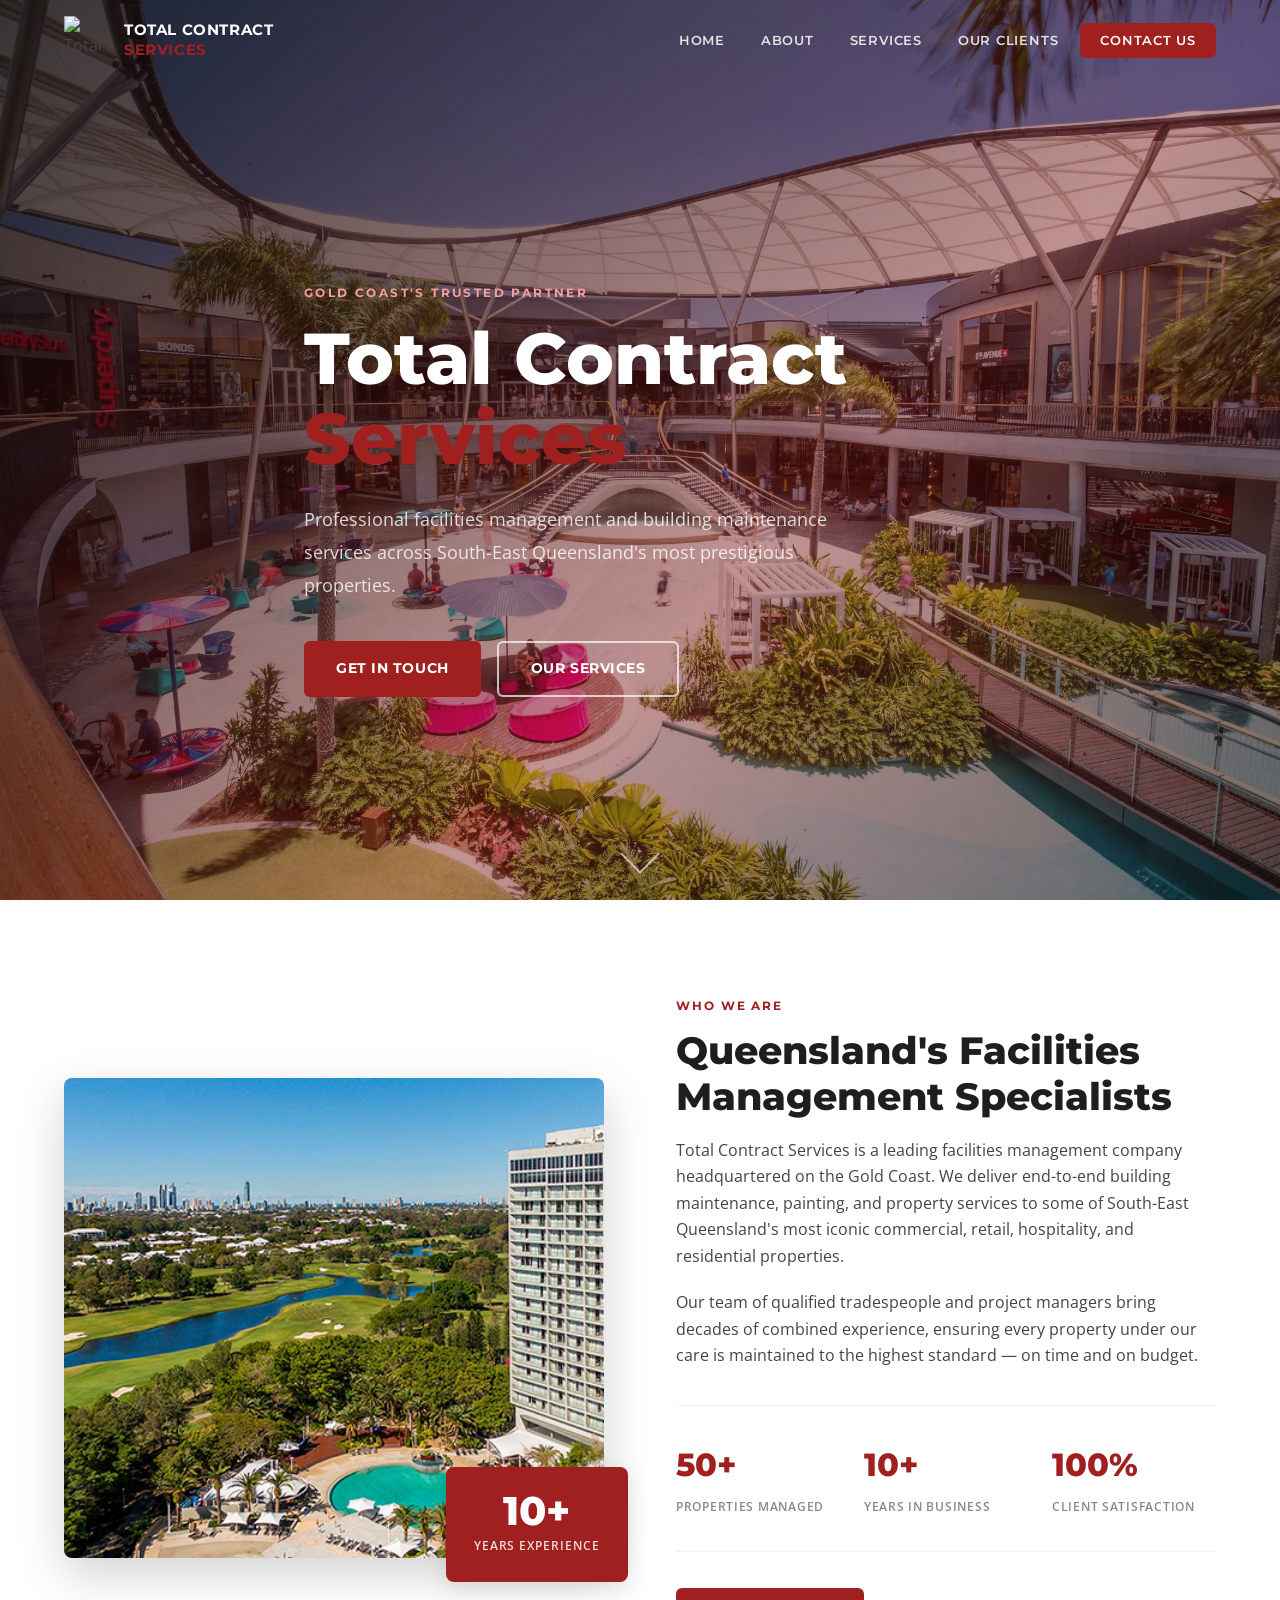
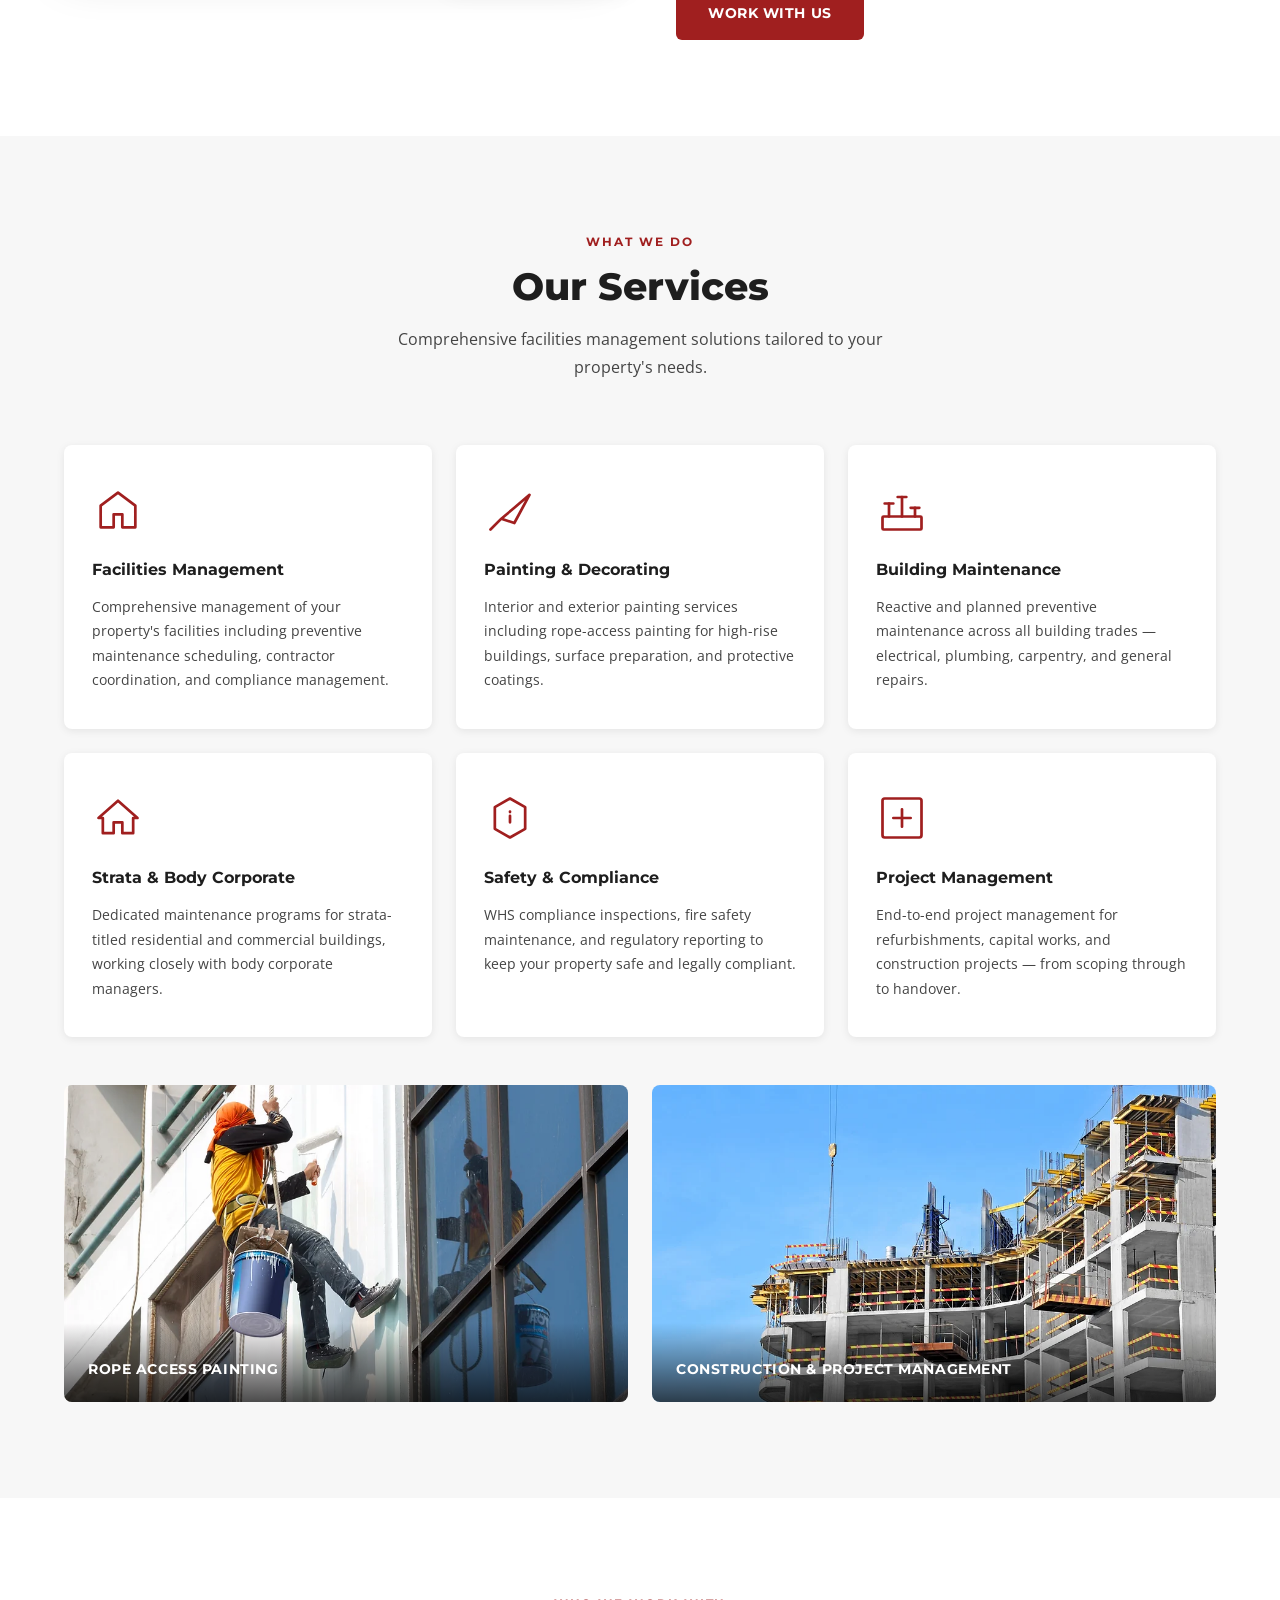
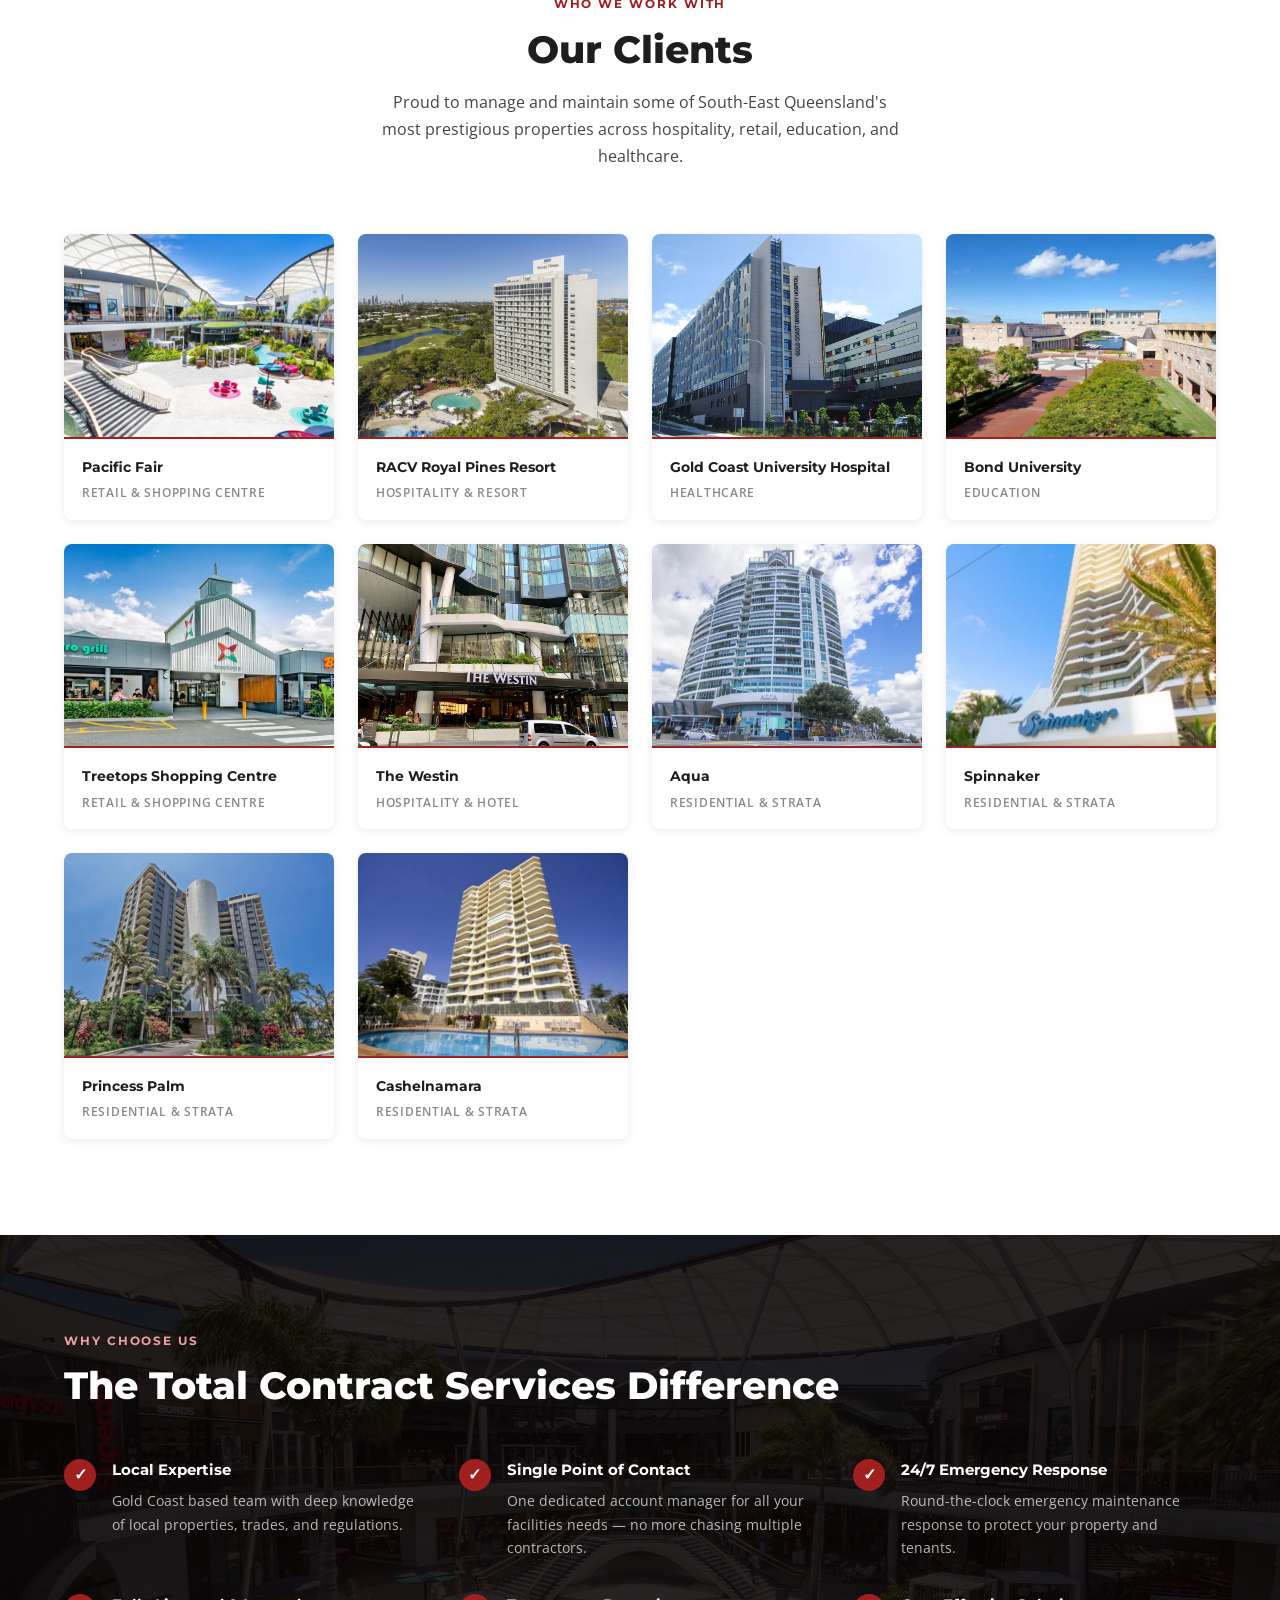
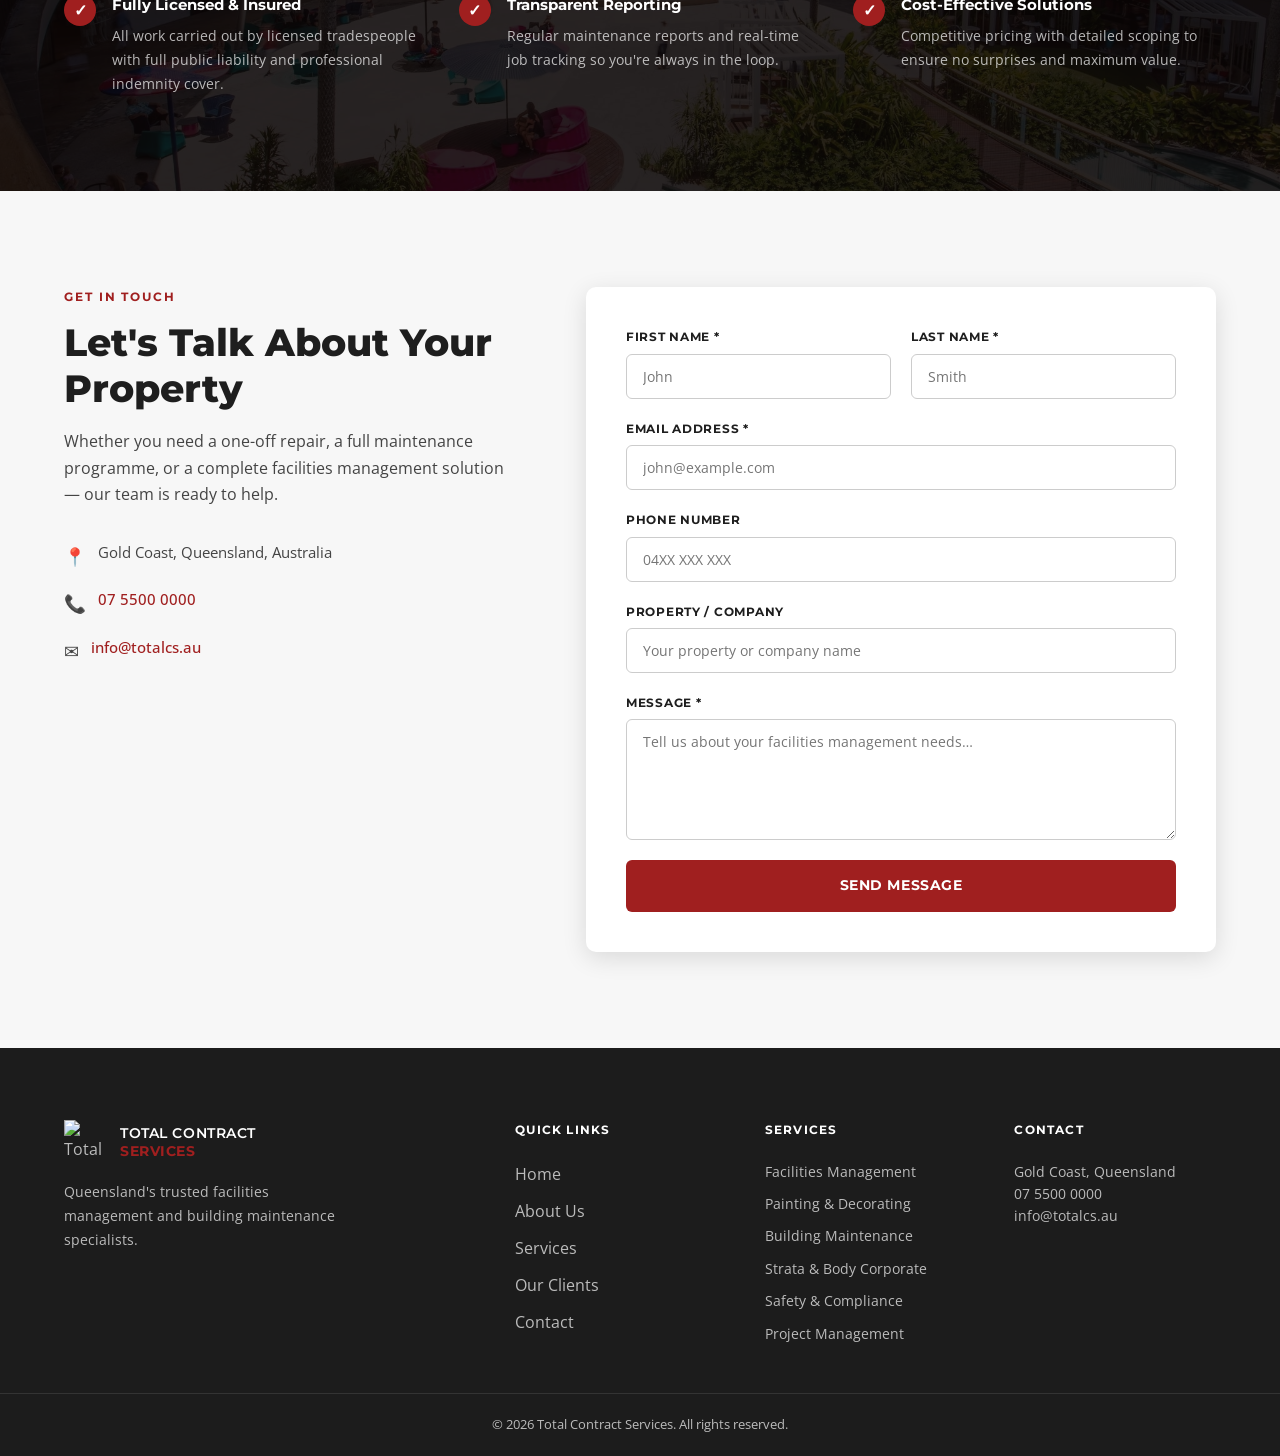
==== index.html @ 6be05de9 "Add full website clone — HTML, CSS, JS Single-page site with: sticky nav, hero with background image" ====
<!DOCTYPE html>
<html lang="en">
<head>
  <meta charset="UTF-8" />
  <meta name="viewport" content="width=device-width, initial-scale=1.0" />
  <title>Total Contract Services | Facilities Management Gold Coast</title>
  <meta name="description" content="Total Contract Services — professional facilities management and building maintenance across the Gold Coast and South-East Queensland." />
  <link rel="stylesheet" href="assets/css/styles.css" />
  <link rel="preconnect" href="https://fonts.googleapis.com" />
  <link rel="preconnect" href="https://fonts.gstatic.com" crossorigin />
  <link href="https://fonts.googleapis.com/css2?family=Montserrat:wght@400;500;600;700;800&family=Open+Sans:wght@300;400;500;600&display=swap" rel="stylesheet" />
</head>
<body>

  <!-- ===================== NAVIGATION ===================== -->
  <header class="header" id="header">
    <nav class="nav container">
      <a href="#home" class="nav__logo">
        <img src="assets/images/logo/logo.png" alt="Total Contract Services Logo" class="nav__logo-img" />
        <span class="nav__logo-text">Total Contract <span>Services</span></span>
      </a>

      <button class="nav__toggle" id="navToggle" aria-label="Toggle menu">
        <span></span><span></span><span></span>
      </button>

      <ul class="nav__menu" id="navMenu">
        <li><a href="#home" class="nav__link">Home</a></li>
        <li><a href="#about" class="nav__link">About</a></li>
        <li><a href="#services" class="nav__link">Services</a></li>
        <li><a href="#clients" class="nav__link">Our Clients</a></li>
        <li><a href="#contact" class="nav__link nav__link--cta">Contact Us</a></li>
      </ul>
    </nav>
  </header>

  <main>

    <!-- ===================== HERO ===================== -->
    <section class="hero" id="home">
      <div class="hero__bg">
        <img src="assets/images/properties/Pac_fair.webp" alt="Pacific Fair" class="hero__bg-img" />
        <div class="hero__overlay"></div>
      </div>
      <div class="hero__content container">
        <p class="hero__eyebrow">Gold Coast's Trusted Partner</p>
        <h1 class="hero__title">Total Contract<br /><span>Services</span></h1>
        <p class="hero__subtitle">
          Professional facilities management and building maintenance services
          across South-East Queensland's most prestigious properties.
        </p>
        <div class="hero__actions">
          <a href="#contact" class="btn btn--primary">Get In Touch</a>
          <a href="#services" class="btn btn--outline">Our Services</a>
        </div>
      </div>
      <a href="#about" class="hero__scroll" aria-label="Scroll down">
        <span class="hero__scroll-icon"></span>
      </a>
    </section>

    <!-- ===================== ABOUT ===================== -->
    <section class="section about" id="about">
      <div class="container about__grid">
        <div class="about__image-wrap">
          <img src="assets/images/properties/royal-pines-resort-external.jpg" alt="RACV Royal Pines Resort" class="about__image" />
          <div class="about__image-badge">
            <span class="about__badge-num">10+</span>
            <span class="about__badge-label">Years Experience</span>
          </div>
        </div>
        <div class="about__content">
          <p class="section__eyebrow">Who We Are</p>
          <h2 class="section__title">Queensland's Facilities Management Specialists</h2>
          <p class="about__text">
            Total Contract Services is a leading facilities management company headquartered
            on the Gold Coast. We deliver end-to-end building maintenance, painting, and
            property services to some of South-East Queensland's most iconic commercial,
            retail, hospitality, and residential properties.
          </p>
          <p class="about__text">
            Our team of qualified tradespeople and project managers bring decades of
            combined experience, ensuring every property under our care is maintained
            to the highest standard — on time and on budget.
          </p>
          <div class="about__stats">
            <div class="stat">
              <span class="stat__num">50+</span>
              <span class="stat__label">Properties Managed</span>
            </div>
            <div class="stat">
              <span class="stat__num">10+</span>
              <span class="stat__label">Years in Business</span>
            </div>
            <div class="stat">
              <span class="stat__num">100%</span>
              <span class="stat__label">Client Satisfaction</span>
            </div>
          </div>
          <a href="#contact" class="btn btn--primary">Work With Us</a>
        </div>
      </div>
    </section>

    <!-- ===================== SERVICES ===================== -->
    <section class="section services" id="services">
      <div class="container">
        <div class="section__header">
          <p class="section__eyebrow">What We Do</p>
          <h2 class="section__title">Our Services</h2>
          <p class="section__subtitle">
            Comprehensive facilities management solutions tailored to your property's needs.
          </p>
        </div>

        <div class="services__grid">

          <div class="service-card">
            <div class="service-card__icon">
              <svg viewBox="0 0 48 48" fill="none" xmlns="http://www.w3.org/2000/svg">
                <path d="M8 40V20L24 8L40 20V40H28V28H20V40H8Z" stroke="currentColor" stroke-width="2.5" stroke-linejoin="round"/>
              </svg>
            </div>
            <h3 class="service-card__title">Facilities Management</h3>
            <p class="service-card__text">
              Comprehensive management of your property's facilities including preventive
              maintenance scheduling, contractor coordination, and compliance management.
            </p>
          </div>

          <div class="service-card">
            <div class="service-card__icon">
              <svg viewBox="0 0 48 48" fill="none" xmlns="http://www.w3.org/2000/svg">
                <path d="M6 42L16 32M16 32L28 36L42 10L28 22L16 32Z" stroke="currentColor" stroke-width="2.5" stroke-linecap="round" stroke-linejoin="round"/>
              </svg>
            </div>
            <h3 class="service-card__title">Painting &amp; Decorating</h3>
            <p class="service-card__text">
              Interior and exterior painting services including rope-access painting for
              high-rise buildings, surface preparation, and protective coatings.
            </p>
          </div>

          <div class="service-card">
            <div class="service-card__icon">
              <svg viewBox="0 0 48 48" fill="none" xmlns="http://www.w3.org/2000/svg">
                <rect x="6" y="30" width="36" height="12" rx="1" stroke="currentColor" stroke-width="2.5"/>
                <path d="M12 30V18M24 30V12M36 30V22" stroke="currentColor" stroke-width="2.5" stroke-linecap="round"/>
                <path d="M8 18H16M20 12H28M32 22H40" stroke="currentColor" stroke-width="2.5" stroke-linecap="round"/>
              </svg>
            </div>
            <h3 class="service-card__title">Building Maintenance</h3>
            <p class="service-card__text">
              Reactive and planned preventive maintenance across all building trades —
              electrical, plumbing, carpentry, and general repairs.
            </p>
          </div>

          <div class="service-card">
            <div class="service-card__icon">
              <svg viewBox="0 0 48 48" fill="none" xmlns="http://www.w3.org/2000/svg">
                <path d="M10 38L10 24L6 24L24 8L42 24H38V38H28V28H20V38H10Z" stroke="currentColor" stroke-width="2.5" stroke-linejoin="round"/>
              </svg>
            </div>
            <h3 class="service-card__title">Strata &amp; Body Corporate</h3>
            <p class="service-card__text">
              Dedicated maintenance programs for strata-titled residential and
              commercial buildings, working closely with body corporate managers.
            </p>
          </div>

          <div class="service-card">
            <div class="service-card__icon">
              <svg viewBox="0 0 48 48" fill="none" xmlns="http://www.w3.org/2000/svg">
                <path d="M24 6L38 14V34L24 42L10 34V14L24 6Z" stroke="currentColor" stroke-width="2.5" stroke-linejoin="round"/>
                <path d="M24 22V28M24 18V18.5" stroke="currentColor" stroke-width="2.5" stroke-linecap="round"/>
              </svg>
            </div>
            <h3 class="service-card__title">Safety &amp; Compliance</h3>
            <p class="service-card__text">
              WHS compliance inspections, fire safety maintenance, and regulatory
              reporting to keep your property safe and legally compliant.
            </p>
          </div>

          <div class="service-card">
            <div class="service-card__icon">
              <svg viewBox="0 0 48 48" fill="none" xmlns="http://www.w3.org/2000/svg">
                <rect x="6" y="6" width="36" height="36" rx="2" stroke="currentColor" stroke-width="2.5"/>
                <path d="M16 24H32M24 16V32" stroke="currentColor" stroke-width="2.5" stroke-linecap="round"/>
              </svg>
            </div>
            <h3 class="service-card__title">Project Management</h3>
            <p class="service-card__text">
              End-to-end project management for refurbishments, capital works, and
              construction projects — from scoping through to handover.
            </p>
          </div>

        </div>

        <!-- Services showcase images -->
        <div class="services__showcase">
          <div class="services__showcase-item">
            <img src="assets/images/services/Services1.webp" alt="Rope access painting services" />
            <div class="services__showcase-overlay">
              <span>Rope Access Painting</span>
            </div>
          </div>
          <div class="services__showcase-item">
            <img src="assets/images/services/Services2.webp" alt="Construction and project management" />
            <div class="services__showcase-overlay">
              <span>Construction &amp; Project Management</span>
            </div>
          </div>
        </div>
      </div>
    </section>

    <!-- ===================== CLIENTS ===================== -->
    <section class="section clients" id="clients">
      <div class="container">
        <div class="section__header">
          <p class="section__eyebrow">Who We Work With</p>
          <h2 class="section__title">Our Clients</h2>
          <p class="section__subtitle">
            Proud to manage and maintain some of South-East Queensland's most
            prestigious properties across hospitality, retail, education, and healthcare.
          </p>
        </div>

        <div class="clients__grid">

          <div class="client-card">
            <div class="client-card__img-wrap">
              <img src="assets/images/properties/Pacific%20Fair.webp" alt="Pacific Fair Shopping Centre" loading="lazy" />
            </div>
            <div class="client-card__body">
              <h3 class="client-card__name">Pacific Fair</h3>
              <p class="client-card__type">Retail &amp; Shopping Centre</p>
            </div>
          </div>

          <div class="client-card">
            <div class="client-card__img-wrap">
              <img src="assets/images/properties/Royal%20Pines%20Resort_edited.webp" alt="RACV Royal Pines Resort" loading="lazy" />
            </div>
            <div class="client-card__body">
              <h3 class="client-card__name">RACV Royal Pines Resort</h3>
              <p class="client-card__type">Hospitality &amp; Resort</p>
            </div>
          </div>

          <div class="client-card">
            <div class="client-card__img-wrap">
              <img src="assets/images/properties/GCUH.webp" alt="Gold Coast University Hospital" loading="lazy" />
            </div>
            <div class="client-card__body">
              <h3 class="client-card__name">Gold Coast University Hospital</h3>
              <p class="client-card__type">Healthcare</p>
            </div>
          </div>

          <div class="client-card">
            <div class="client-card__img-wrap">
              <img src="assets/images/properties/Bond%20Uni.webp" alt="Bond University" loading="lazy" />
            </div>
            <div class="client-card__body">
              <h3 class="client-card__name">Bond University</h3>
              <p class="client-card__type">Education</p>
            </div>
          </div>

          <div class="client-card">
            <div class="client-card__img-wrap">
              <img src="assets/images/properties/Treetops.webp" alt="Treetops Shopping Centre" loading="lazy" />
            </div>
            <div class="client-card__body">
              <h3 class="client-card__name">Treetops Shopping Centre</h3>
              <p class="client-card__type">Retail &amp; Shopping Centre</p>
            </div>
          </div>

          <div class="client-card">
            <div class="client-card__img-wrap">
              <img src="assets/images/properties/The%20Westin.webp" alt="The Westin Hotel" loading="lazy" />
            </div>
            <div class="client-card__body">
              <h3 class="client-card__name">The Westin</h3>
              <p class="client-card__type">Hospitality &amp; Hotel</p>
            </div>
          </div>

          <div class="client-card">
            <div class="client-card__img-wrap">
              <img src="assets/images/properties/Aqua.webp" alt="Aqua Building" loading="lazy" />
            </div>
            <div class="client-card__body">
              <h3 class="client-card__name">Aqua</h3>
              <p class="client-card__type">Residential &amp; Strata</p>
            </div>
          </div>

          <div class="client-card">
            <div class="client-card__img-wrap">
              <img src="assets/images/properties/Spinnaker_edited.webp" alt="Spinnaker Apartments" loading="lazy" />
            </div>
            <div class="client-card__body">
              <h3 class="client-card__name">Spinnaker</h3>
              <p class="client-card__type">Residential &amp; Strata</p>
            </div>
          </div>

          <div class="client-card">
            <div class="client-card__img-wrap">
              <img src="assets/images/properties/Princess%20Palm.webp" alt="Princess Palm" loading="lazy" />
            </div>
            <div class="client-card__body">
              <h3 class="client-card__name">Princess Palm</h3>
              <p class="client-card__type">Residential &amp; Strata</p>
            </div>
          </div>

          <div class="client-card">
            <div class="client-card__img-wrap">
              <img src="assets/images/properties/Cashelnamara.webp" alt="Cashelnamara" loading="lazy" />
            </div>
            <div class="client-card__body">
              <h3 class="client-card__name">Cashelnamara</h3>
              <p class="client-card__type">Residential &amp; Strata</p>
            </div>
          </div>

        </div>
      </div>
    </section>

    <!-- ===================== WHY US ===================== -->
    <section class="section why">
      <div class="why__bg">
        <img src="assets/images/properties/Pac_fair.webp" alt="" aria-hidden="true" />
        <div class="why__overlay"></div>
      </div>
      <div class="container why__content">
        <p class="section__eyebrow section__eyebrow--light">Why Choose Us</p>
        <h2 class="section__title section__title--light">The Total Contract Services Difference</h2>
        <div class="why__grid">
          <div class="why-item">
            <div class="why-item__icon">&#10003;</div>
            <div>
              <h4>Local Expertise</h4>
              <p>Gold Coast based team with deep knowledge of local properties, trades, and regulations.</p>
            </div>
          </div>
          <div class="why-item">
            <div class="why-item__icon">&#10003;</div>
            <div>
              <h4>Single Point of Contact</h4>
              <p>One dedicated account manager for all your facilities needs — no more chasing multiple contractors.</p>
            </div>
          </div>
          <div class="why-item">
            <div class="why-item__icon">&#10003;</div>
            <div>
              <h4>24/7 Emergency Response</h4>
              <p>Round-the-clock emergency maintenance response to protect your property and tenants.</p>
            </div>
          </div>
          <div class="why-item">
            <div class="why-item__icon">&#10003;</div>
            <div>
              <h4>Fully Licensed &amp; Insured</h4>
              <p>All work carried out by licensed tradespeople with full public liability and professional indemnity cover.</p>
            </div>
          </div>
          <div class="why-item">
            <div class="why-item__icon">&#10003;</div>
            <div>
              <h4>Transparent Reporting</h4>
              <p>Regular maintenance reports and real-time job tracking so you're always in the loop.</p>
            </div>
          </div>
          <div class="why-item">
            <div class="why-item__icon">&#10003;</div>
            <div>
              <h4>Cost-Effective Solutions</h4>
              <p>Competitive pricing with detailed scoping to ensure no surprises and maximum value.</p>
            </div>
          </div>
        </div>
      </div>
    </section>

    <!-- ===================== CONTACT ===================== -->
    <section class="section contact" id="contact">
      <div class="container contact__grid">

        <div class="contact__info">
          <p class="section__eyebrow">Get In Touch</p>
          <h2 class="section__title">Let's Talk About Your Property</h2>
          <p class="contact__text">
            Whether you need a one-off repair, a full maintenance programme, or a
            complete facilities management solution — our team is ready to help.
          </p>
          <ul class="contact__details">
            <li class="contact__detail">
              <span class="contact__detail-icon">&#128205;</span>
              <span>Gold Coast, Queensland, Australia</span>
            </li>
            <li class="contact__detail">
              <span class="contact__detail-icon">&#128222;</span>
              <a href="tel:+61755000000">07 5500 0000</a>
            </li>
            <li class="contact__detail">
              <span class="contact__detail-icon">&#9993;</span>
              <a href="mailto:info@totalcs.au">info@totalcs.au</a>
            </li>
          </ul>
        </div>

        <form class="contact__form" id="contactForm" novalidate>
          <div class="form__row">
            <div class="form__group">
              <label for="firstName">First Name *</label>
              <input type="text" id="firstName" name="firstName" required placeholder="John" />
            </div>
            <div class="form__group">
              <label for="lastName">Last Name *</label>
              <input type="text" id="lastName" name="lastName" required placeholder="Smith" />
            </div>
          </div>
          <div class="form__group">
            <label for="email">Email Address *</label>
            <input type="email" id="email" name="email" required placeholder="john@example.com" />
          </div>
          <div class="form__group">
            <label for="phone">Phone Number</label>
            <input type="tel" id="phone" name="phone" placeholder="04XX XXX XXX" />
          </div>
          <div class="form__group">
            <label for="property">Property / Company</label>
            <input type="text" id="property" name="property" placeholder="Your property or company name" />
          </div>
          <div class="form__group">
            <label for="message">Message *</label>
            <textarea id="message" name="message" required rows="5" placeholder="Tell us about your facilities management needs…"></textarea>
          </div>
          <button type="submit" class="btn btn--primary btn--full">Send Message</button>
          <p class="form__success" id="formSuccess">Thank you! We'll be in touch shortly.</p>
        </form>

      </div>
    </section>

  </main>

  <!-- ===================== FOOTER ===================== -->
  <footer class="footer">
    <div class="container footer__grid">
      <div class="footer__brand">
        <a href="#home" class="footer__logo">
          <img src="assets/images/logo/logo.png" alt="Total Contract Services" class="footer__logo-img" />
          <span class="footer__logo-text">Total Contract <strong>Services</strong></span>
        </a>
        <p class="footer__tagline">
          Queensland's trusted facilities management and building maintenance specialists.
        </p>
      </div>

      <div class="footer__nav">
        <h4 class="footer__heading">Quick Links</h4>
        <ul>
          <li><a href="#home">Home</a></li>
          <li><a href="#about">About Us</a></li>
          <li><a href="#services">Services</a></li>
          <li><a href="#clients">Our Clients</a></li>
          <li><a href="#contact">Contact</a></li>
        </ul>
      </div>

      <div class="footer__services">
        <h4 class="footer__heading">Services</h4>
        <ul>
          <li>Facilities Management</li>
          <li>Painting &amp; Decorating</li>
          <li>Building Maintenance</li>
          <li>Strata &amp; Body Corporate</li>
          <li>Safety &amp; Compliance</li>
          <li>Project Management</li>
        </ul>
      </div>

      <div class="footer__contact">
        <h4 class="footer__heading">Contact</h4>
        <p>Gold Coast, Queensland</p>
        <p><a href="tel:+61755000000">07 5500 0000</a></p>
        <p><a href="mailto:info@totalcs.au">info@totalcs.au</a></p>
      </div>
    </div>

    <div class="footer__bottom">
      <div class="container">
        <p>&copy; <span id="year"></span> Total Contract Services. All rights reserved.</p>
      </div>
    </div>
  </footer>

  <script src="assets/js/main.js"></script>
</body>
</html>
---- assets/css/styles.css ----
/* ============================================================
   TOTAL CONTRACT SERVICES — Main Stylesheet
   ============================================================ */

:root {
  --primary:       #1C1C1C;
  --accent:        #A01F1F;
  --accent-light:  #C02828;
  --accent-dark:   #7A1515;
  --white:         #FFFFFF;
  --off-white:     #F7F7F7;
  --light-grey:    #EFEFEF;
  --mid-grey:      #CCCCCC;
  --text-dark:     #1E1E1E;
  --text-body:     #444444;
  --text-light:    #888888;

  --font-head:  'Montserrat', sans-serif;
  --font-body:  'Open Sans', sans-serif;

  --radius:     6px;
  --shadow-sm:  0 2px 8px rgba(0,0,0,.08);
  --shadow-md:  0 6px 24px rgba(0,0,0,.12);
  --shadow-lg:  0 16px 48px rgba(0,0,0,.18);
  --transition: .25s ease;

  --container:  1200px;
  --nav-h:      80px;
}

/* ---- Reset ---- */
*, *::before, *::after { box-sizing: border-box; margin: 0; padding: 0; }
html { scroll-behavior: smooth; }
body {
  font-family: var(--font-body);
  color: var(--text-body);
  background: var(--white);
  line-height: 1.7;
  overflow-x: hidden;
}
img { display: block; max-width: 100%; height: auto; }
a { text-decoration: none; color: inherit; }
ul { list-style: none; }
button { cursor: pointer; border: none; background: none; font: inherit; }

/* ---- Container ---- */
.container {
  width: 100%;
  max-width: var(--container);
  margin: 0 auto;
  padding: 0 24px;
}

/* ---- Section base ---- */
.section { padding: 96px 0; }

.section__header {
  text-align: center;
  max-width: 640px;
  margin: 0 auto 64px;
}

.section__eyebrow {
  font-family: var(--font-head);
  font-size: .75rem;
  font-weight: 700;
  letter-spacing: .16em;
  text-transform: uppercase;
  color: var(--accent);
  margin-bottom: 12px;
}
.section__eyebrow--light { color: #f0a0a0; }

.section__title {
  font-family: var(--font-head);
  font-size: clamp(1.75rem, 3vw, 2.5rem);
  font-weight: 800;
  color: var(--text-dark);
  line-height: 1.2;
  margin-bottom: 16px;
}
.section__title--light { color: var(--white); }

.section__subtitle {
  font-size: 1rem;
  color: var(--text-body);
  max-width: 520px;
  margin: 0 auto;
}

/* ---- Buttons ---- */
.btn {
  display: inline-flex;
  align-items: center;
  justify-content: center;
  gap: 8px;
  padding: 14px 32px;
  border-radius: var(--radius);
  font-family: var(--font-head);
  font-size: .875rem;
  font-weight: 700;
  letter-spacing: .04em;
  text-transform: uppercase;
  transition: background var(--transition), color var(--transition),
              border-color var(--transition), transform var(--transition),
              box-shadow var(--transition);
}
.btn:hover { transform: translateY(-2px); box-shadow: var(--shadow-md); }
.btn:active { transform: translateY(0); }

.btn--primary {
  background: var(--accent);
  color: var(--white);
}
.btn--primary:hover { background: var(--accent-light); }

.btn--outline {
  background: transparent;
  color: var(--white);
  border: 2px solid rgba(255,255,255,.7);
}
.btn--outline:hover {
  background: rgba(255,255,255,.1);
  border-color: var(--white);
}

.btn--full { width: 100%; }


/* ============================================================
   NAVIGATION
   ============================================================ */
.header {
  position: fixed;
  top: 0; left: 0; right: 0;
  z-index: 1000;
  height: var(--nav-h);
  background: transparent;
  transition: background var(--transition), box-shadow var(--transition);
}
.header.scrolled {
  background: var(--primary);
  box-shadow: 0 2px 20px rgba(0,0,0,.3);
}

.nav {
  display: flex;
  align-items: center;
  justify-content: space-between;
  height: var(--nav-h);
}

.nav__logo {
  display: flex;
  align-items: center;
  gap: 12px;
}
.nav__logo-img {
  width: 48px;
  height: 48px;
  object-fit: contain;
}
.nav__logo-text {
  font-family: var(--font-head);
  font-size: .95rem;
  font-weight: 700;
  color: var(--white);
  line-height: 1.3;
  text-transform: uppercase;
  letter-spacing: .04em;
}
.nav__logo-text span { color: var(--accent); display: block; }

.nav__menu {
  display: flex;
  align-items: center;
  gap: 8px;
}

.nav__link {
  font-family: var(--font-head);
  font-size: .8rem;
  font-weight: 600;
  letter-spacing: .06em;
  text-transform: uppercase;
  color: rgba(255,255,255,.85);
  padding: 8px 14px;
  border-radius: var(--radius);
  transition: color var(--transition), background var(--transition);
}
.nav__link:hover { color: var(--white); background: rgba(255,255,255,.08); }

.nav__link--cta {
  background: var(--accent);
  color: var(--white);
  padding: 10px 20px;
}
.nav__link--cta:hover { background: var(--accent-light); }

.nav__toggle {
  display: none;
  flex-direction: column;
  gap: 5px;
  padding: 8px;
}
.nav__toggle span {
  display: block;
  width: 26px;
  height: 2px;
  background: var(--white);
  border-radius: 2px;
  transition: transform var(--transition), opacity var(--transition);
}
.nav__toggle.open span:nth-child(1) { transform: translateY(7px) rotate(45deg); }
.nav__toggle.open span:nth-child(2) { opacity: 0; }
.nav__toggle.open span:nth-child(3) { transform: translateY(-7px) rotate(-45deg); }


/* ============================================================
   HERO
   ============================================================ */
.hero {
  position: relative;
  min-height: 100vh;
  display: flex;
  align-items: center;
  overflow: hidden;
}

.hero__bg {
  position: absolute;
  inset: 0;
  z-index: 0;
}
.hero__bg-img {
  width: 100%;
  height: 100%;
  object-fit: cover;
  object-position: center;
  transform: scale(1.05);
  animation: heroZoom 12s ease-out forwards;
}
@keyframes heroZoom {
  to { transform: scale(1); }
}

.hero__overlay {
  position: absolute;
  inset: 0;
  background: linear-gradient(
    135deg,
    rgba(15,10,10,.82) 0%,
    rgba(120,20,20,.45) 60%,
    rgba(15,10,10,.6) 100%
  );
}

.hero__content {
  position: relative;
  z-index: 1;
  max-width: 720px;
  padding-top: var(--nav-h);
  animation: fadeUp .9s ease both;
}
@keyframes fadeUp {
  from { opacity: 0; transform: translateY(32px); }
  to   { opacity: 1; transform: translateY(0); }
}

.hero__eyebrow {
  font-family: var(--font-head);
  font-size: .75rem;
  font-weight: 700;
  letter-spacing: .2em;
  text-transform: uppercase;
  color: #f0a0a0;
  margin-bottom: 16px;
}

.hero__title {
  font-family: var(--font-head);
  font-size: clamp(2.5rem, 6vw, 4.5rem);
  font-weight: 800;
  color: var(--white);
  line-height: 1.1;
  margin-bottom: 24px;
}
.hero__title span { color: var(--accent); display: block; }

.hero__subtitle {
  font-size: clamp(1rem, 1.5vw, 1.15rem);
  color: rgba(255,255,255,.8);
  max-width: 540px;
  margin-bottom: 40px;
  line-height: 1.8;
}

.hero__actions {
  display: flex;
  gap: 16px;
  flex-wrap: wrap;
}

.hero__scroll {
  position: absolute;
  bottom: 32px;
  left: 50%;
  transform: translateX(-50%);
  z-index: 1;
  animation: bounce 2s infinite;
}
@keyframes bounce {
  0%, 100% { transform: translateX(-50%) translateY(0); }
  50%       { transform: translateX(-50%) translateY(8px); }
}
.hero__scroll-icon {
  display: block;
  width: 28px;
  height: 28px;
  border-right: 2px solid rgba(255,255,255,.6);
  border-bottom: 2px solid rgba(255,255,255,.6);
  transform: rotate(45deg);
}


/* ============================================================
   ABOUT
   ============================================================ */
.about { background: var(--white); }

.about__grid {
  display: grid;
  grid-template-columns: 1fr 1fr;
  gap: 72px;
  align-items: center;
}

.about__image-wrap {
  position: relative;
}
.about__image {
  width: 100%;
  height: 480px;
  object-fit: cover;
  border-radius: 8px;
  box-shadow: var(--shadow-lg);
}
.about__image-badge {
  position: absolute;
  bottom: -24px;
  right: -24px;
  background: var(--accent);
  color: var(--white);
  padding: 24px 28px;
  border-radius: 8px;
  text-align: center;
  box-shadow: var(--shadow-md);
}
.about__badge-num {
  display: block;
  font-family: var(--font-head);
  font-size: 2.5rem;
  font-weight: 800;
  line-height: 1;
}
.about__badge-label {
  font-size: .75rem;
  font-weight: 600;
  letter-spacing: .08em;
  text-transform: uppercase;
  opacity: .85;
}

.about__content .section__eyebrow { text-align: left; }
.about__content .section__title   { text-align: left; }

.about__text {
  color: var(--text-body);
  margin-bottom: 20px;
  font-size: .975rem;
}

.about__stats {
  display: grid;
  grid-template-columns: repeat(3, 1fr);
  gap: 24px;
  margin: 36px 0;
  padding: 32px 0;
  border-top: 1px solid var(--light-grey);
  border-bottom: 1px solid var(--light-grey);
}
.stat__num {
  display: block;
  font-family: var(--font-head);
  font-size: 2rem;
  font-weight: 800;
  color: var(--accent);
}
.stat__label {
  font-size: .75rem;
  font-weight: 600;
  letter-spacing: .06em;
  text-transform: uppercase;
  color: var(--text-light);
}


/* ============================================================
   SERVICES
   ============================================================ */
.services { background: var(--off-white); }

.services__grid {
  display: grid;
  grid-template-columns: repeat(3, 1fr);
  gap: 24px;
  margin-bottom: 48px;
}

.service-card {
  background: var(--white);
  border-radius: 8px;
  padding: 36px 28px;
  box-shadow: var(--shadow-sm);
  transition: transform var(--transition), box-shadow var(--transition);
  border-top: 3px solid transparent;
}
.service-card:hover {
  transform: translateY(-6px);
  box-shadow: var(--shadow-md);
  border-top-color: var(--accent);
}

.service-card__icon {
  width: 52px;
  height: 52px;
  color: var(--accent);
  margin-bottom: 20px;
}
.service-card__icon svg { width: 100%; height: 100%; }

.service-card__title {
  font-family: var(--font-head);
  font-size: 1rem;
  font-weight: 700;
  color: var(--text-dark);
  margin-bottom: 12px;
}

.service-card__text {
  font-size: .875rem;
  color: var(--text-body);
  line-height: 1.75;
}

.services__showcase {
  display: grid;
  grid-template-columns: 1fr 1fr;
  gap: 24px;
}
.services__showcase-item {
  position: relative;
  border-radius: 8px;
  overflow: hidden;
  aspect-ratio: 16/9;
}
.services__showcase-item img {
  width: 100%;
  height: 100%;
  object-fit: cover;
  transition: transform .5s ease;
}
.services__showcase-item:hover img { transform: scale(1.05); }
.services__showcase-overlay {
  position: absolute;
  bottom: 0; left: 0; right: 0;
  background: linear-gradient(transparent, rgba(0,0,0,.7));
  padding: 32px 24px 20px;
}
.services__showcase-overlay span {
  font-family: var(--font-head);
  font-size: .9rem;
  font-weight: 700;
  color: var(--white);
  letter-spacing: .04em;
  text-transform: uppercase;
}


/* ============================================================
   CLIENTS
   ============================================================ */
.clients { background: var(--white); }

.clients__grid {
  display: grid;
  grid-template-columns: repeat(4, 1fr);
  gap: 24px;
}

.client-card {
  border-radius: 8px;
  overflow: hidden;
  box-shadow: var(--shadow-sm);
  transition: transform var(--transition), box-shadow var(--transition);
  background: var(--white);
}
.client-card:hover {
  transform: translateY(-6px);
  box-shadow: var(--shadow-md);
}

.client-card__img-wrap {
  overflow: hidden;
  aspect-ratio: 4/3;
}
.client-card__img-wrap img {
  width: 100%;
  height: 100%;
  object-fit: cover;
  transition: transform .5s ease;
}
.client-card:hover .client-card__img-wrap img { transform: scale(1.08); }

.client-card__body {
  padding: 16px 18px;
  border-top: 2px solid var(--accent);
}
.client-card__name {
  font-family: var(--font-head);
  font-size: .9rem;
  font-weight: 700;
  color: var(--text-dark);
  margin-bottom: 4px;
}
.client-card__type {
  font-size: .75rem;
  color: var(--text-light);
  text-transform: uppercase;
  letter-spacing: .06em;
  font-weight: 600;
}


/* ============================================================
   WHY US
   ============================================================ */
.why {
  position: relative;
  padding: 96px 0;
  overflow: hidden;
}
.why__bg {
  position: absolute;
  inset: 0;
  z-index: 0;
}
.why__bg img {
  width: 100%;
  height: 100%;
  object-fit: cover;
}
.why__overlay {
  position: absolute;
  inset: 0;
  background: rgba(10, 5, 5, .88);
}
.why__content {
  position: relative;
  z-index: 1;
}
.why__content .section__title { margin-bottom: 48px; }

.why__grid {
  display: grid;
  grid-template-columns: repeat(3, 1fr);
  gap: 32px;
}

.why-item {
  display: flex;
  gap: 16px;
  align-items: flex-start;
}
.why-item__icon {
  flex-shrink: 0;
  width: 32px;
  height: 32px;
  background: var(--accent);
  color: var(--white);
  border-radius: 50%;
  display: flex;
  align-items: center;
  justify-content: center;
  font-size: 1rem;
  font-weight: 700;
  margin-top: 2px;
}
.why-item h4 {
  font-family: var(--font-head);
  font-size: .95rem;
  font-weight: 700;
  color: var(--white);
  margin-bottom: 6px;
}
.why-item p {
  font-size: .875rem;
  color: rgba(255,255,255,.7);
  line-height: 1.7;
}


/* ============================================================
   CONTACT
   ============================================================ */
.contact { background: var(--off-white); }

.contact__grid {
  display: grid;
  grid-template-columns: 1fr 1.4fr;
  gap: 72px;
  align-items: flex-start;
}

.contact__info .section__eyebrow { text-align: left; }
.contact__info .section__title   { text-align: left; }

.contact__text {
  color: var(--text-body);
  margin-bottom: 32px;
  font-size: .975rem;
}

.contact__details { display: flex; flex-direction: column; gap: 16px; }
.contact__detail {
  display: flex;
  align-items: flex-start;
  gap: 12px;
  font-size: .95rem;
}
.contact__detail-icon { font-size: 1.1rem; flex-shrink: 0; margin-top: 2px; }
.contact__detail a { color: var(--accent); font-weight: 500; }
.contact__detail a:hover { text-decoration: underline; }

/* Form */
.contact__form {
  background: var(--white);
  border-radius: 10px;
  padding: 40px;
  box-shadow: var(--shadow-md);
  display: flex;
  flex-direction: column;
  gap: 20px;
}

.form__row {
  display: grid;
  grid-template-columns: 1fr 1fr;
  gap: 20px;
}

.form__group {
  display: flex;
  flex-direction: column;
  gap: 6px;
}
.form__group label {
  font-family: var(--font-head);
  font-size: .75rem;
  font-weight: 700;
  letter-spacing: .06em;
  text-transform: uppercase;
  color: var(--text-dark);
}
.form__group input,
.form__group textarea {
  width: 100%;
  padding: 12px 16px;
  border: 1.5px solid var(--mid-grey);
  border-radius: var(--radius);
  font-family: var(--font-body);
  font-size: .9rem;
  color: var(--text-dark);
  background: var(--white);
  transition: border-color var(--transition), box-shadow var(--transition);
  outline: none;
  resize: vertical;
}
.form__group input:focus,
.form__group textarea:focus {
  border-color: var(--accent);
  box-shadow: 0 0 0 3px rgba(160,31,31,.12);
}
.form__group input.invalid,
.form__group textarea.invalid {
  border-color: var(--accent);
}

.form__success {
  display: none;
  text-align: center;
  color: #2e7d32;
  font-weight: 600;
  font-size: .9rem;
  padding: 12px;
  background: #e8f5e9;
  border-radius: var(--radius);
}
.form__success.visible { display: block; }


/* ============================================================
   FOOTER
   ============================================================ */
.footer {
  background: var(--primary);
  color: rgba(255,255,255,.7);
}

.footer__grid {
  display: grid;
  grid-template-columns: 2fr 1fr 1fr 1fr;
  gap: 48px;
  padding: 72px 24px 48px;
}

.footer__logo {
  display: flex;
  align-items: center;
  gap: 12px;
  margin-bottom: 16px;
}
.footer__logo-img {
  width: 44px;
  height: 44px;
  object-fit: contain;
}
.footer__logo-text {
  font-family: var(--font-head);
  font-size: .9rem;
  font-weight: 600;
  color: var(--white);
  line-height: 1.3;
  text-transform: uppercase;
  letter-spacing: .04em;
}
.footer__logo-text strong { color: var(--accent); display: block; }

.footer__tagline {
  font-size: .875rem;
  line-height: 1.7;
  max-width: 280px;
}

.footer__heading {
  font-family: var(--font-head);
  font-size: .75rem;
  font-weight: 700;
  letter-spacing: .1em;
  text-transform: uppercase;
  color: var(--white);
  margin-bottom: 20px;
}

.footer__nav ul,
.footer__services ul {
  display: flex;
  flex-direction: column;
  gap: 10px;
}
.footer__nav a { transition: color var(--transition); }
.footer__nav a:hover { color: var(--white); }
.footer__services li,
.footer__contact p {
  font-size: .875rem;
  line-height: 1.6;
}
.footer__contact a { color: rgba(255,255,255,.7); }
.footer__contact a:hover { color: var(--white); }

.footer__bottom {
  border-top: 1px solid rgba(255,255,255,.1);
}
.footer__bottom .container {
  padding: 20px 24px;
  display: flex;
  justify-content: center;
}
.footer__bottom p { font-size: .8rem; }


/* ============================================================
   RESPONSIVE
   ============================================================ */
@media (max-width: 1024px) {
  .about__grid        { grid-template-columns: 1fr; gap: 48px; }
  .about__image       { height: 360px; }
  .about__image-badge { bottom: -16px; right: 16px; }
  .clients__grid      { grid-template-columns: repeat(3, 1fr); }
  .why__grid          { grid-template-columns: repeat(2, 1fr); }
  .footer__grid       { grid-template-columns: 1fr 1fr; gap: 36px; }
}

@media (max-width: 768px) {
  :root { --nav-h: 68px; }
  .section { padding: 64px 0; }

  /* Nav mobile */
  .nav__toggle { display: flex; z-index: 10; }
  .nav__menu {
    position: fixed;
    top: 0; right: -100%;
    width: min(320px, 100vw);
    height: 100dvh;
    background: var(--primary);
    flex-direction: column;
    align-items: flex-start;
    padding: 100px 32px 48px;
    gap: 4px;
    transition: right .35s ease;
    box-shadow: -4px 0 32px rgba(0,0,0,.3);
  }
  .nav__menu.open { right: 0; }
  .nav__link {
    font-size: .9rem;
    width: 100%;
    padding: 12px 16px;
  }

  .services__grid    { grid-template-columns: 1fr 1fr; }
  .clients__grid     { grid-template-columns: repeat(2, 1fr); }
  .why__grid         { grid-template-columns: 1fr; }
  .contact__grid     { grid-template-columns: 1fr; gap: 40px; }
  .form__row         { grid-template-columns: 1fr; }
  .contact__form     { padding: 28px 20px; }
  .footer__grid      { grid-template-columns: 1fr; gap: 28px; }
  .services__showcase { grid-template-columns: 1fr; }
  .about__stats      { grid-template-columns: repeat(3, 1fr); gap: 16px; }
  .hero__actions     { flex-direction: column; align-items: flex-start; }
}

@media (max-width: 480px) {
  .services__grid { grid-template-columns: 1fr; }
  .clients__grid  { grid-template-columns: 1fr 1fr; }
  .about__stats   { grid-template-columns: 1fr; }
}
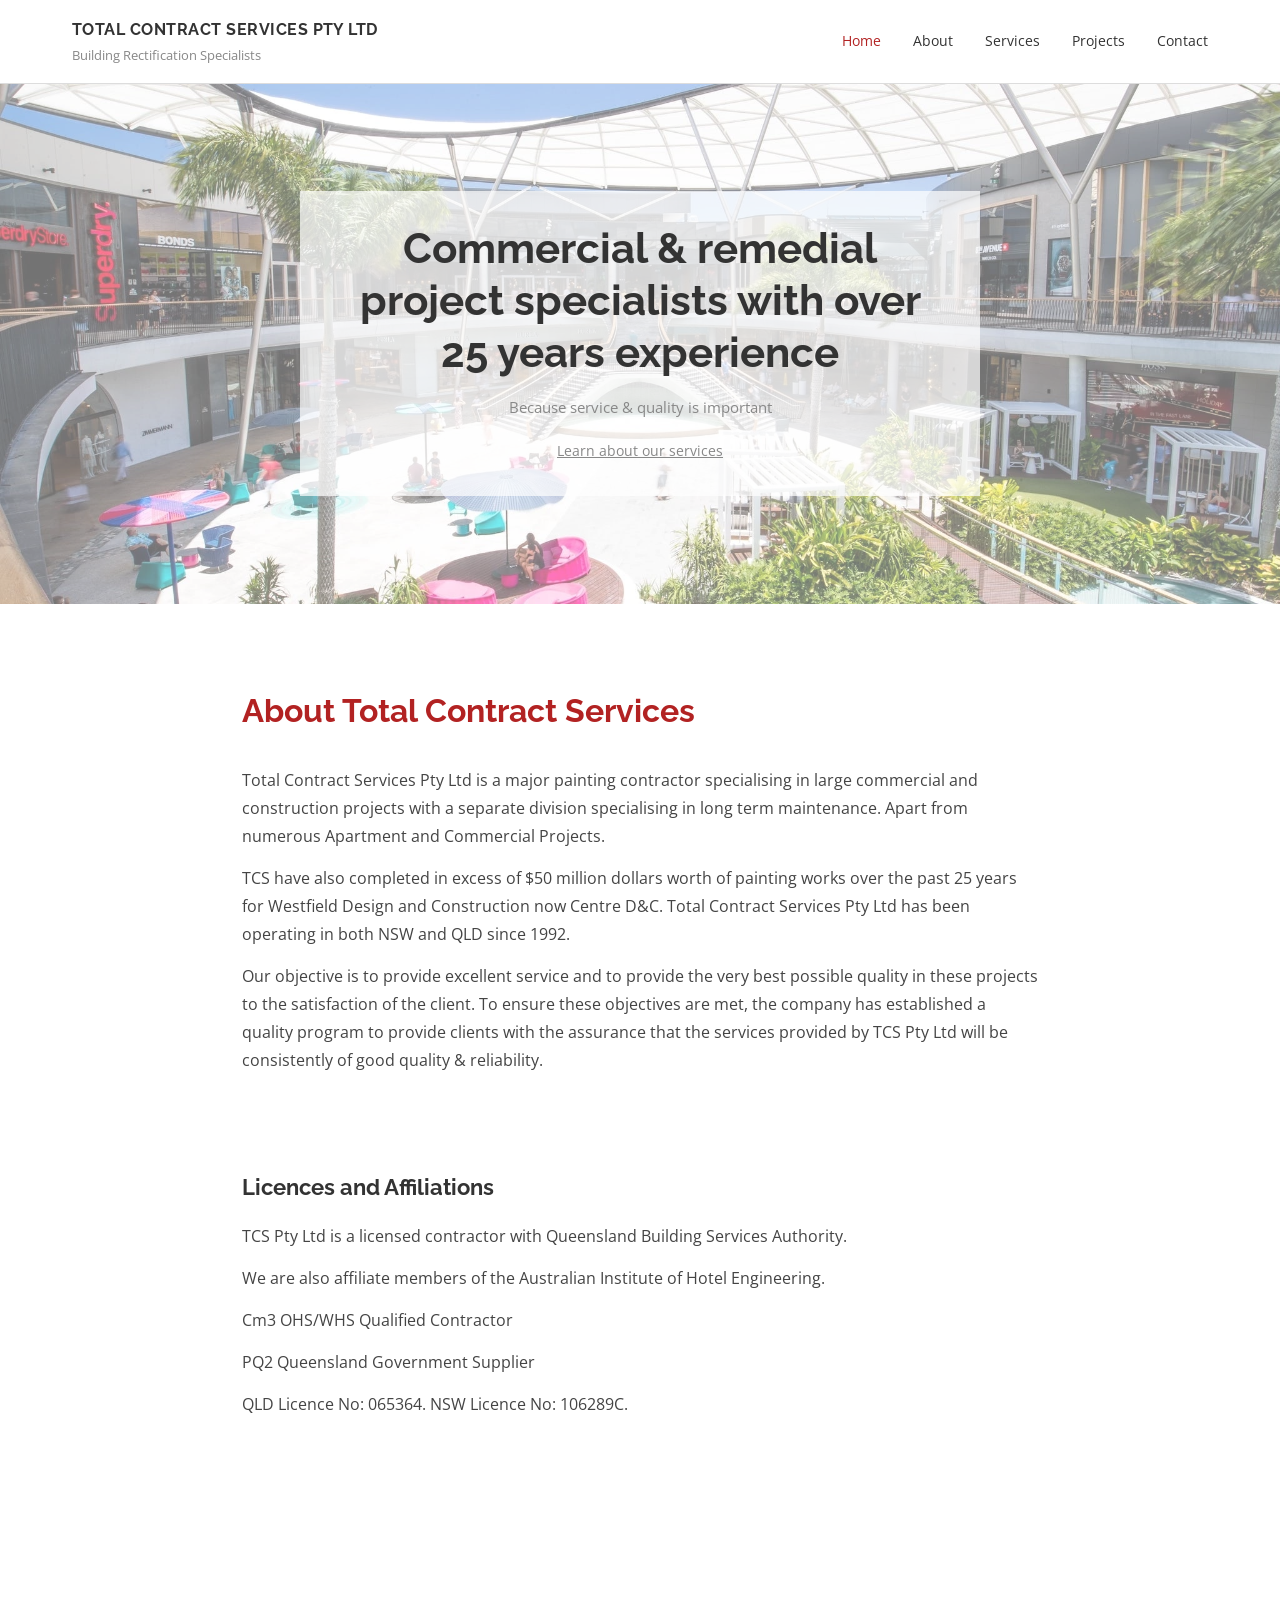
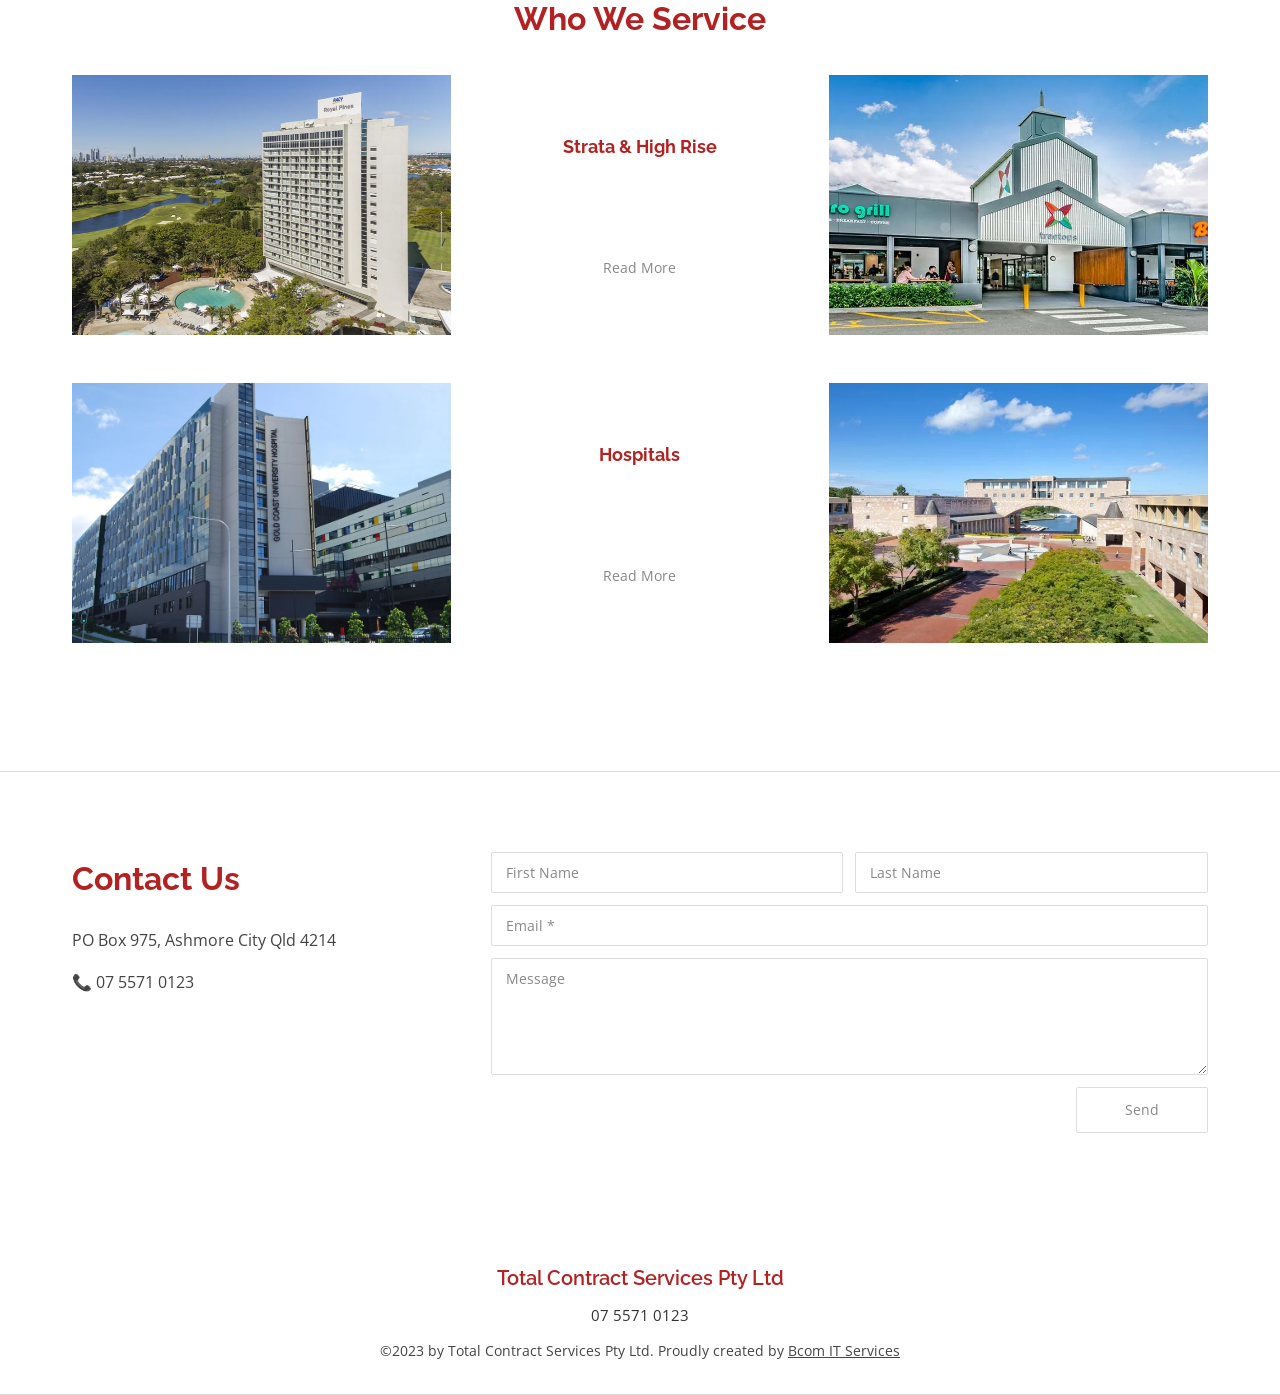
==== commit 442824b8: "Rebuild site to match totalcs.au design — multi-page with clean Wix-style layout - Rewrote index.htm" ====
--- a/index.html
+++ b/index.html
@@ -3,449 +3,135 @@
 <head>
   <meta charset="UTF-8" />
   <meta name="viewport" content="width=device-width, initial-scale=1.0" />
-  <title>Total Contract Services | Facilities Management Gold Coast</title>
-  <meta name="description" content="Total Contract Services — professional facilities management and building maintenance across the Gold Coast and South-East Queensland." />
+  <title>Home | Total Contract Services</title>
+  <meta name="description" content="Total Contract Services Pty Ltd — Commercial & remedial project specialists with over 25 years experience." />
   <link rel="stylesheet" href="assets/css/styles.css" />
   <link rel="preconnect" href="https://fonts.googleapis.com" />
   <link rel="preconnect" href="https://fonts.gstatic.com" crossorigin />
-  <link href="https://fonts.googleapis.com/css2?family=Montserrat:wght@400;500;600;700;800&family=Open+Sans:wght@300;400;500;600&display=swap" rel="stylesheet" />
+  <link href="https://fonts.googleapis.com/css2?family=Raleway:wght@400;500;600;700;800&family=Open+Sans:wght@300;400;500;600&display=swap" rel="stylesheet" />
 </head>
 <body>
 
-  <!-- ===================== NAVIGATION ===================== -->
-  <header class="header" id="header">
-    <nav class="nav container">
-      <a href="#home" class="nav__logo">
-        <img src="assets/images/logo/logo.png" alt="Total Contract Services Logo" class="nav__logo-img" />
-        <span class="nav__logo-text">Total Contract <span>Services</span></span>
-      </a>
-
-      <button class="nav__toggle" id="navToggle" aria-label="Toggle menu">
-        <span></span><span></span><span></span>
-      </button>
-
-      <ul class="nav__menu" id="navMenu">
-        <li><a href="#home" class="nav__link">Home</a></li>
-        <li><a href="#about" class="nav__link">About</a></li>
-        <li><a href="#services" class="nav__link">Services</a></li>
-        <li><a href="#clients" class="nav__link">Our Clients</a></li>
-        <li><a href="#contact" class="nav__link nav__link--cta">Contact Us</a></li>
-      </ul>
-    </nav>
+  <!-- NAV -->
+  <header class="header">
+    <div class="container nav">
+      <div class="nav__brand">
+        <div class="nav__name">TOTAL CONTRACT SERVICES PTY LTD</div>
+        <div class="nav__tagline">Building Rectification Specialists</div>
+      </div>
+      <nav class="nav__links">
+        <a href="index.html" class="nav__link nav__link--active">Home</a>
+        <a href="index.html#about" class="nav__link">About</a>
+        <a href="services.html" class="nav__link">Services</a>
+        <a href="projects.html" class="nav__link">Projects</a>
+        <a href="index.html#contact" class="nav__link">Contact</a>
+      </nav>
+    </div>
   </header>
 
   <main>
 
-    <!-- ===================== HERO ===================== -->
-    <section class="hero" id="home">
-      <div class="hero__bg">
-        <img src="assets/images/properties/Pac_fair.webp" alt="Pacific Fair" class="hero__bg-img" />
-        <div class="hero__overlay"></div>
-      </div>
-      <div class="hero__content container">
-        <p class="hero__eyebrow">Gold Coast's Trusted Partner</p>
-        <h1 class="hero__title">Total Contract<br /><span>Services</span></h1>
-        <p class="hero__subtitle">
-          Professional facilities management and building maintenance services
-          across South-East Queensland's most prestigious properties.
-        </p>
-        <div class="hero__actions">
-          <a href="#contact" class="btn btn--primary">Get In Touch</a>
-          <a href="#services" class="btn btn--outline">Our Services</a>
-        </div>
-      </div>
-      <a href="#about" class="hero__scroll" aria-label="Scroll down">
-        <span class="hero__scroll-icon"></span>
-      </a>
-    </section>
-
-    <!-- ===================== ABOUT ===================== -->
-    <section class="section about" id="about">
-      <div class="container about__grid">
-        <div class="about__image-wrap">
-          <img src="assets/images/properties/royal-pines-resort-external.jpg" alt="RACV Royal Pines Resort" class="about__image" />
-          <div class="about__image-badge">
-            <span class="about__badge-num">10+</span>
-            <span class="about__badge-label">Years Experience</span>
-          </div>
-        </div>
-        <div class="about__content">
-          <p class="section__eyebrow">Who We Are</p>
-          <h2 class="section__title">Queensland's Facilities Management Specialists</h2>
-          <p class="about__text">
-            Total Contract Services is a leading facilities management company headquartered
-            on the Gold Coast. We deliver end-to-end building maintenance, painting, and
-            property services to some of South-East Queensland's most iconic commercial,
-            retail, hospitality, and residential properties.
-          </p>
-          <p class="about__text">
-            Our team of qualified tradespeople and project managers bring decades of
-            combined experience, ensuring every property under our care is maintained
-            to the highest standard — on time and on budget.
-          </p>
-          <div class="about__stats">
-            <div class="stat">
-              <span class="stat__num">50+</span>
-              <span class="stat__label">Properties Managed</span>
-            </div>
-            <div class="stat">
-              <span class="stat__num">10+</span>
-              <span class="stat__label">Years in Business</span>
-            </div>
-            <div class="stat">
-              <span class="stat__num">100%</span>
-              <span class="stat__label">Client Satisfaction</span>
-            </div>
-          </div>
-          <a href="#contact" class="btn btn--primary">Work With Us</a>
+    <!-- HERO -->
+    <section class="hero">
+      <img src="assets/images/properties/Pac_fair.webp" alt="Pacific Fair Shopping Centre" class="hero__img" />
+      <div class="hero__overlay">
+        <div class="hero__text">
+          <h1 class="hero__title">Commercial &amp; remedial project specialists with over 25 years experience</h1>
+          <p class="hero__sub">Because service &amp; quality is important</p>
+          <a href="services.html" class="hero__link">Learn about our services</a>
         </div>
       </div>
     </section>
 
-    <!-- ===================== SERVICES ===================== -->
-    <section class="section services" id="services">
+    <!-- ABOUT -->
+    <section class="section about" id="about">
       <div class="container">
-        <div class="section__header">
-          <p class="section__eyebrow">What We Do</p>
-          <h2 class="section__title">Our Services</h2>
-          <p class="section__subtitle">
-            Comprehensive facilities management solutions tailored to your property's needs.
-          </p>
-        </div>
-
-        <div class="services__grid">
-
-          <div class="service-card">
-            <div class="service-card__icon">
-              <svg viewBox="0 0 48 48" fill="none" xmlns="http://www.w3.org/2000/svg">
-                <path d="M8 40V20L24 8L40 20V40H28V28H20V40H8Z" stroke="currentColor" stroke-width="2.5" stroke-linejoin="round"/>
-              </svg>
-            </div>
-            <h3 class="service-card__title">Facilities Management</h3>
-            <p class="service-card__text">
-              Comprehensive management of your property's facilities including preventive
-              maintenance scheduling, contractor coordination, and compliance management.
-            </p>
-          </div>
-
-          <div class="service-card">
-            <div class="service-card__icon">
-              <svg viewBox="0 0 48 48" fill="none" xmlns="http://www.w3.org/2000/svg">
-                <path d="M6 42L16 32M16 32L28 36L42 10L28 22L16 32Z" stroke="currentColor" stroke-width="2.5" stroke-linecap="round" stroke-linejoin="round"/>
-              </svg>
-            </div>
-            <h3 class="service-card__title">Painting &amp; Decorating</h3>
-            <p class="service-card__text">
-              Interior and exterior painting services including rope-access painting for
-              high-rise buildings, surface preparation, and protective coatings.
-            </p>
-          </div>
-
-          <div class="service-card">
-            <div class="service-card__icon">
-              <svg viewBox="0 0 48 48" fill="none" xmlns="http://www.w3.org/2000/svg">
-                <rect x="6" y="30" width="36" height="12" rx="1" stroke="currentColor" stroke-width="2.5"/>
-                <path d="M12 30V18M24 30V12M36 30V22" stroke="currentColor" stroke-width="2.5" stroke-linecap="round"/>
-                <path d="M8 18H16M20 12H28M32 22H40" stroke="currentColor" stroke-width="2.5" stroke-linecap="round"/>
-              </svg>
-            </div>
-            <h3 class="service-card__title">Building Maintenance</h3>
-            <p class="service-card__text">
-              Reactive and planned preventive maintenance across all building trades —
-              electrical, plumbing, carpentry, and general repairs.
-            </p>
-          </div>
-
-          <div class="service-card">
-            <div class="service-card__icon">
-              <svg viewBox="0 0 48 48" fill="none" xmlns="http://www.w3.org/2000/svg">
-                <path d="M10 38L10 24L6 24L24 8L42 24H38V38H28V28H20V38H10Z" stroke="currentColor" stroke-width="2.5" stroke-linejoin="round"/>
-              </svg>
-            </div>
-            <h3 class="service-card__title">Strata &amp; Body Corporate</h3>
-            <p class="service-card__text">
-              Dedicated maintenance programs for strata-titled residential and
-              commercial buildings, working closely with body corporate managers.
-            </p>
-          </div>
-
-          <div class="service-card">
-            <div class="service-card__icon">
-              <svg viewBox="0 0 48 48" fill="none" xmlns="http://www.w3.org/2000/svg">
-                <path d="M24 6L38 14V34L24 42L10 34V14L24 6Z" stroke="currentColor" stroke-width="2.5" stroke-linejoin="round"/>
-                <path d="M24 22V28M24 18V18.5" stroke="currentColor" stroke-width="2.5" stroke-linecap="round"/>
-              </svg>
-            </div>
-            <h3 class="service-card__title">Safety &amp; Compliance</h3>
-            <p class="service-card__text">
-              WHS compliance inspections, fire safety maintenance, and regulatory
-              reporting to keep your property safe and legally compliant.
-            </p>
-          </div>
-
-          <div class="service-card">
-            <div class="service-card__icon">
-              <svg viewBox="0 0 48 48" fill="none" xmlns="http://www.w3.org/2000/svg">
-                <rect x="6" y="6" width="36" height="36" rx="2" stroke="currentColor" stroke-width="2.5"/>
-                <path d="M16 24H32M24 16V32" stroke="currentColor" stroke-width="2.5" stroke-linecap="round"/>
-              </svg>
-            </div>
-            <h3 class="service-card__title">Project Management</h3>
-            <p class="service-card__text">
-              End-to-end project management for refurbishments, capital works, and
-              construction projects — from scoping through to handover.
-            </p>
-          </div>
-
-        </div>
-
-        <!-- Services showcase images -->
-        <div class="services__showcase">
-          <div class="services__showcase-item">
-            <img src="assets/images/services/Services1.webp" alt="Rope access painting services" />
-            <div class="services__showcase-overlay">
-              <span>Rope Access Painting</span>
-            </div>
-          </div>
-          <div class="services__showcase-item">
-            <img src="assets/images/services/Services2.webp" alt="Construction and project management" />
-            <div class="services__showcase-overlay">
-              <span>Construction &amp; Project Management</span>
-            </div>
-          </div>
-        </div>
+        <h2 class="section__title--red">About Total Contract Services</h2>
+        <p class="body-text">
+          Total Contract Services Pty Ltd is a major painting contractor specialising in large commercial and
+          construction projects with a separate division specialising in long term maintenance. Apart from numerous
+          Apartment and Commercial Projects.
+        </p>
+        <p class="body-text">
+          TCS have also completed in excess of $50 million dollars worth of painting works over the past 25 years
+          for Westfield Design and Construction now Centre D&amp;C. Total Contract Services Pty Ltd has been
+          operating in both NSW and QLD since 1992.
+        </p>
+        <p class="body-text">
+          Our objective is to provide excellent service and to provide the very best possible quality in these
+          projects to the satisfaction of the client. To ensure these objectives are met, the company has established
+          a quality program to provide clients with the assurance that the services provided by TCS Pty Ltd will be
+          consistently of good quality &amp; reliability.
+        </p>
       </div>
     </section>
 
-    <!-- ===================== CLIENTS ===================== -->
-    <section class="section clients" id="clients">
+    <!-- LICENCES -->
+    <section class="section licences">
       <div class="container">
-        <div class="section__header">
-          <p class="section__eyebrow">Who We Work With</p>
-          <h2 class="section__title">Our Clients</h2>
-          <p class="section__subtitle">
-            Proud to manage and maintain some of South-East Queensland's most
-            prestigious properties across hospitality, retail, education, and healthcare.
-          </p>
-        </div>
-
-        <div class="clients__grid">
-
-          <div class="client-card">
-            <div class="client-card__img-wrap">
-              <img src="assets/images/properties/Pacific%20Fair.webp" alt="Pacific Fair Shopping Centre" loading="lazy" />
-            </div>
-            <div class="client-card__body">
-              <h3 class="client-card__name">Pacific Fair</h3>
-              <p class="client-card__type">Retail &amp; Shopping Centre</p>
-            </div>
-          </div>
-
-          <div class="client-card">
-            <div class="client-card__img-wrap">
-              <img src="assets/images/properties/Royal%20Pines%20Resort_edited.webp" alt="RACV Royal Pines Resort" loading="lazy" />
-            </div>
-            <div class="client-card__body">
-              <h3 class="client-card__name">RACV Royal Pines Resort</h3>
-              <p class="client-card__type">Hospitality &amp; Resort</p>
-            </div>
-          </div>
-
-          <div class="client-card">
-            <div class="client-card__img-wrap">
-              <img src="assets/images/properties/GCUH.webp" alt="Gold Coast University Hospital" loading="lazy" />
-            </div>
-            <div class="client-card__body">
-              <h3 class="client-card__name">Gold Coast University Hospital</h3>
-              <p class="client-card__type">Healthcare</p>
-            </div>
-          </div>
-
-          <div class="client-card">
-            <div class="client-card__img-wrap">
-              <img src="assets/images/properties/Bond%20Uni.webp" alt="Bond University" loading="lazy" />
-            </div>
-            <div class="client-card__body">
-              <h3 class="client-card__name">Bond University</h3>
-              <p class="client-card__type">Education</p>
-            </div>
-          </div>
-
-          <div class="client-card">
-            <div class="client-card__img-wrap">
-              <img src="assets/images/properties/Treetops.webp" alt="Treetops Shopping Centre" loading="lazy" />
-            </div>
-            <div class="client-card__body">
-              <h3 class="client-card__name">Treetops Shopping Centre</h3>
-              <p class="client-card__type">Retail &amp; Shopping Centre</p>
-            </div>
-          </div>
-
-          <div class="client-card">
-            <div class="client-card__img-wrap">
-              <img src="assets/images/properties/The%20Westin.webp" alt="The Westin Hotel" loading="lazy" />
-            </div>
-            <div class="client-card__body">
-              <h3 class="client-card__name">The Westin</h3>
-              <p class="client-card__type">Hospitality &amp; Hotel</p>
-            </div>
-          </div>
-
-          <div class="client-card">
-            <div class="client-card__img-wrap">
-              <img src="assets/images/properties/Aqua.webp" alt="Aqua Building" loading="lazy" />
-            </div>
-            <div class="client-card__body">
-              <h3 class="client-card__name">Aqua</h3>
-              <p class="client-card__type">Residential &amp; Strata</p>
-            </div>
-          </div>
-
-          <div class="client-card">
-            <div class="client-card__img-wrap">
-              <img src="assets/images/properties/Spinnaker_edited.webp" alt="Spinnaker Apartments" loading="lazy" />
-            </div>
-            <div class="client-card__body">
-              <h3 class="client-card__name">Spinnaker</h3>
-              <p class="client-card__type">Residential &amp; Strata</p>
-            </div>
-          </div>
-
-          <div class="client-card">
-            <div class="client-card__img-wrap">
-              <img src="assets/images/properties/Princess%20Palm.webp" alt="Princess Palm" loading="lazy" />
-            </div>
-            <div class="client-card__body">
-              <h3 class="client-card__name">Princess Palm</h3>
-              <p class="client-card__type">Residential &amp; Strata</p>
-            </div>
-          </div>
-
-          <div class="client-card">
-            <div class="client-card__img-wrap">
-              <img src="assets/images/properties/Cashelnamara.webp" alt="Cashelnamara" loading="lazy" />
-            </div>
-            <div class="client-card__body">
-              <h3 class="client-card__name">Cashelnamara</h3>
-              <p class="client-card__type">Residential &amp; Strata</p>
-            </div>
-          </div>
-
-        </div>
+        <h3 class="section__title--black">Licences and Affiliations</h3>
+        <p class="body-text">TCS Pty Ltd is a licensed contractor with Queensland Building Services Authority.</p>
+        <p class="body-text">We are also affiliate members of the Australian Institute of Hotel Engineering.</p>
+        <p class="body-text">Cm3 OHS/WHS Qualified Contractor</p>
+        <p class="body-text">PQ2 Queensland Government Supplier</p>
+        <p class="body-text">QLD Licence No: 065364. NSW Licence No: 106289C.</p>
       </div>
     </section>
 
-    <!-- ===================== WHY US ===================== -->
-    <section class="section why">
-      <div class="why__bg">
-        <img src="assets/images/properties/Pac_fair.webp" alt="" aria-hidden="true" />
-        <div class="why__overlay"></div>
-      </div>
-      <div class="container why__content">
-        <p class="section__eyebrow section__eyebrow--light">Why Choose Us</p>
-        <h2 class="section__title section__title--light">The Total Contract Services Difference</h2>
-        <div class="why__grid">
-          <div class="why-item">
-            <div class="why-item__icon">&#10003;</div>
-            <div>
-              <h4>Local Expertise</h4>
-              <p>Gold Coast based team with deep knowledge of local properties, trades, and regulations.</p>
-            </div>
+    <!-- WHO WE SERVICE -->
+    <section class="section who-we-service">
+      <div class="container">
+        <h2 class="section__title--red section__title--center">Who We Service</h2>
+
+        <div class="service-row">
+          <div class="service-row__img">
+            <img src="assets/images/properties/Royal%20Pines%20Resort_edited.webp" alt="RACV Royal Pines Resort aerial view" loading="lazy" />
           </div>
-          <div class="why-item">
-            <div class="why-item__icon">&#10003;</div>
-            <div>
-              <h4>Single Point of Contact</h4>
-              <p>One dedicated account manager for all your facilities needs — no more chasing multiple contractors.</p>
-            </div>
+          <div class="service-row__text">
+            <a href="projects.html" class="service-row__heading">Strata &amp; High Rise</a>
+            <a href="projects.html" class="service-row__read-more">Read More</a>
           </div>
-          <div class="why-item">
-            <div class="why-item__icon">&#10003;</div>
-            <div>
-              <h4>24/7 Emergency Response</h4>
-              <p>Round-the-clock emergency maintenance response to protect your property and tenants.</p>
-            </div>
-          </div>
-          <div class="why-item">
-            <div class="why-item__icon">&#10003;</div>
-            <div>
-              <h4>Fully Licensed &amp; Insured</h4>
-              <p>All work carried out by licensed tradespeople with full public liability and professional indemnity cover.</p>
-            </div>
-          </div>
-          <div class="why-item">
-            <div class="why-item__icon">&#10003;</div>
-            <div>
-              <h4>Transparent Reporting</h4>
-              <p>Regular maintenance reports and real-time job tracking so you're always in the loop.</p>
-            </div>
-          </div>
-          <div class="why-item">
-            <div class="why-item__icon">&#10003;</div>
-            <div>
-              <h4>Cost-Effective Solutions</h4>
-              <p>Competitive pricing with detailed scoping to ensure no surprises and maximum value.</p>
-            </div>
+          <div class="service-row__img">
+            <img src="assets/images/properties/Treetops.webp" alt="Treetops Shopping Centre" loading="lazy" />
           </div>
         </div>
+
+        <div class="service-row">
+          <div class="service-row__img">
+            <img src="assets/images/properties/GCUH.webp" alt="Gold Coast University Hospital" loading="lazy" />
+          </div>
+          <div class="service-row__text">
+            <a href="projects.html" class="service-row__heading">Hospitals</a>
+            <a href="projects.html" class="service-row__read-more">Read More</a>
+          </div>
+          <div class="service-row__img">
+            <img src="assets/images/properties/Bond%20Uni.webp" alt="Bond University" loading="lazy" />
+          </div>
+        </div>
+
       </div>
     </section>
 
-    <!-- ===================== CONTACT ===================== -->
+    <!-- CONTACT -->
     <section class="section contact" id="contact">
       <div class="container contact__grid">
 
         <div class="contact__info">
-          <p class="section__eyebrow">Get In Touch</p>
-          <h2 class="section__title">Let's Talk About Your Property</h2>
-          <p class="contact__text">
-            Whether you need a one-off repair, a full maintenance programme, or a
-            complete facilities management solution — our team is ready to help.
-          </p>
-          <ul class="contact__details">
-            <li class="contact__detail">
-              <span class="contact__detail-icon">&#128205;</span>
-              <span>Gold Coast, Queensland, Australia</span>
-            </li>
-            <li class="contact__detail">
-              <span class="contact__detail-icon">&#128222;</span>
-              <a href="tel:+61755000000">07 5500 0000</a>
-            </li>
-            <li class="contact__detail">
-              <span class="contact__detail-icon">&#9993;</span>
-              <a href="mailto:info@totalcs.au">info@totalcs.au</a>
-            </li>
-          </ul>
+          <h2 class="section__title--red">Contact Us</h2>
+          <p class="body-text">PO Box 975, Ashmore City Qld 4214</p>
+          <p class="body-text contact__phone">&#128222; 07 5571 0123</p>
         </div>
 
         <form class="contact__form" id="contactForm" novalidate>
           <div class="form__row">
-            <div class="form__group">
-              <label for="firstName">First Name *</label>
-              <input type="text" id="firstName" name="firstName" required placeholder="John" />
-            </div>
-            <div class="form__group">
-              <label for="lastName">Last Name *</label>
-              <input type="text" id="lastName" name="lastName" required placeholder="Smith" />
-            </div>
+            <input type="text" name="firstName" placeholder="First Name" />
+            <input type="text" name="lastName" placeholder="Last Name" />
           </div>
-          <div class="form__group">
-            <label for="email">Email Address *</label>
-            <input type="email" id="email" name="email" required placeholder="john@example.com" />
+          <input type="email" name="email" placeholder="Email *" required />
+          <textarea name="message" placeholder="Message" rows="5"></textarea>
+          <div class="form__send-row">
+            <button type="submit" class="btn-send">Send</button>
           </div>
-          <div class="form__group">
-            <label for="phone">Phone Number</label>
-            <input type="tel" id="phone" name="phone" placeholder="04XX XXX XXX" />
-          </div>
-          <div class="form__group">
-            <label for="property">Property / Company</label>
-            <input type="text" id="property" name="property" placeholder="Your property or company name" />
-          </div>
-          <div class="form__group">
-            <label for="message">Message *</label>
-            <textarea id="message" name="message" required rows="5" placeholder="Tell us about your facilities management needs…"></textarea>
-          </div>
-          <button type="submit" class="btn btn--primary btn--full">Send Message</button>
           <p class="form__success" id="formSuccess">Thank you! We'll be in touch shortly.</p>
         </form>
 
@@ -454,55 +140,14 @@
 
   </main>
 
-  <!-- ===================== FOOTER ===================== -->
+  <!-- FOOTER -->
   <footer class="footer">
-    <div class="container footer__grid">
-      <div class="footer__brand">
-        <a href="#home" class="footer__logo">
-          <img src="assets/images/logo/logo.png" alt="Total Contract Services" class="footer__logo-img" />
-          <span class="footer__logo-text">Total Contract <strong>Services</strong></span>
-        </a>
-        <p class="footer__tagline">
-          Queensland's trusted facilities management and building maintenance specialists.
-        </p>
-      </div>
-
-      <div class="footer__nav">
-        <h4 class="footer__heading">Quick Links</h4>
-        <ul>
-          <li><a href="#home">Home</a></li>
-          <li><a href="#about">About Us</a></li>
-          <li><a href="#services">Services</a></li>
-          <li><a href="#clients">Our Clients</a></li>
-          <li><a href="#contact">Contact</a></li>
-        </ul>
-      </div>
-
-      <div class="footer__services">
-        <h4 class="footer__heading">Services</h4>
-        <ul>
-          <li>Facilities Management</li>
-          <li>Painting &amp; Decorating</li>
-          <li>Building Maintenance</li>
-          <li>Strata &amp; Body Corporate</li>
-          <li>Safety &amp; Compliance</li>
-          <li>Project Management</li>
-        </ul>
-      </div>
-
-      <div class="footer__contact">
-        <h4 class="footer__heading">Contact</h4>
-        <p>Gold Coast, Queensland</p>
-        <p><a href="tel:+61755000000">07 5500 0000</a></p>
-        <p><a href="mailto:info@totalcs.au">info@totalcs.au</a></p>
-      </div>
+    <div class="footer__inner">
+      <p class="footer__name">Total Contract Services Pty Ltd</p>
+      <p class="footer__phone">07 5571 0123</p>
+      <p class="footer__copy">&copy;2023 by Total Contract Services Pty Ltd. Proudly created by <a href="#" class="footer__link">Bcom IT Services</a></p>
     </div>
-
-    <div class="footer__bottom">
-      <div class="container">
-        <p>&copy; <span id="year"></span> Total Contract Services. All rights reserved.</p>
-      </div>
-    </div>
+    <hr class="footer__rule" />
   </footer>
 
   <script src="assets/js/main.js"></script>
--- a/assets/css/styles.css
+++ b/assets/css/styles.css
@@ -1,31 +1,16 @@
 /* ============================================================
-   TOTAL CONTRACT SERVICES — Main Stylesheet
+   TOTAL CONTRACT SERVICES — Stylesheet
    ============================================================ */
 
 :root {
-  --primary:       #1C1C1C;
-  --accent:        #A01F1F;
-  --accent-light:  #C02828;
-  --accent-dark:   #7A1515;
-  --white:         #FFFFFF;
-  --off-white:     #F7F7F7;
-  --light-grey:    #EFEFEF;
-  --mid-grey:      #CCCCCC;
-  --text-dark:     #1E1E1E;
-  --text-body:     #444444;
-  --text-light:    #888888;
-
-  --font-head:  'Montserrat', sans-serif;
-  --font-body:  'Open Sans', sans-serif;
-
-  --radius:     6px;
-  --shadow-sm:  0 2px 8px rgba(0,0,0,.08);
-  --shadow-md:  0 6px 24px rgba(0,0,0,.12);
-  --shadow-lg:  0 16px 48px rgba(0,0,0,.18);
-  --transition: .25s ease;
-
-  --container:  1200px;
-  --nav-h:      80px;
+  --red:       #b22222;
+  --black:     #333333;
+  --text:      #444444;
+  --light:     #888888;
+  --white:     #ffffff;
+  --border:    #dddddd;
+  --font-head: 'Raleway', sans-serif;
+  --font-body: 'Open Sans', sans-serif;
 }
 
 /* ---- Reset ---- */
@@ -33,7 +18,7 @@
 html { scroll-behavior: smooth; }
 body {
   font-family: var(--font-body);
-  color: var(--text-body);
+  color: var(--text);
   background: var(--white);
   line-height: 1.7;
   overflow-x: hidden;
@@ -46,174 +31,91 @@
 /* ---- Container ---- */
 .container {
   width: 100%;
-  max-width: var(--container);
+  max-width: 1200px;
   margin: 0 auto;
-  padding: 0 24px;
+  padding: 0 32px;
 }
 
 /* ---- Section base ---- */
-.section { padding: 96px 0; }
-
-.section__header {
-  text-align: center;
-  max-width: 640px;
-  margin: 0 auto 64px;
-}
-
-.section__eyebrow {
-  font-family: var(--font-head);
-  font-size: .75rem;
-  font-weight: 700;
-  letter-spacing: .16em;
-  text-transform: uppercase;
-  color: var(--accent);
-  margin-bottom: 12px;
-}
-.section__eyebrow--light { color: #f0a0a0; }
-
-.section__title {
-  font-family: var(--font-head);
-  font-size: clamp(1.75rem, 3vw, 2.5rem);
-  font-weight: 800;
-  color: var(--text-dark);
-  line-height: 1.2;
+.section { padding: 80px 0; }
+
+/* ---- Common headings ---- */
+.section__title--red {
+  font-family: var(--font-head);
+  font-size: 2rem;
+  font-weight: 700;
+  color: var(--red);
+  margin-bottom: 28px;
+}
+.section__title--black {
+  font-family: var(--font-head);
+  font-size: 1.4rem;
+  font-weight: 700;
+  color: var(--black);
   margin-bottom: 16px;
 }
-.section__title--light { color: var(--white); }
-
-.section__subtitle {
+.section__title--center { text-align: center; }
+
+.body-text {
   font-size: 1rem;
-  color: var(--text-body);
-  max-width: 520px;
-  margin: 0 auto;
-}
-
-/* ---- Buttons ---- */
-.btn {
-  display: inline-flex;
-  align-items: center;
-  justify-content: center;
-  gap: 8px;
-  padding: 14px 32px;
-  border-radius: var(--radius);
-  font-family: var(--font-head);
-  font-size: .875rem;
-  font-weight: 700;
-  letter-spacing: .04em;
-  text-transform: uppercase;
-  transition: background var(--transition), color var(--transition),
-              border-color var(--transition), transform var(--transition),
-              box-shadow var(--transition);
-}
-.btn:hover { transform: translateY(-2px); box-shadow: var(--shadow-md); }
-.btn:active { transform: translateY(0); }
-
-.btn--primary {
-  background: var(--accent);
-  color: var(--white);
-}
-.btn--primary:hover { background: var(--accent-light); }
-
-.btn--outline {
-  background: transparent;
-  color: var(--white);
-  border: 2px solid rgba(255,255,255,.7);
-}
-.btn--outline:hover {
-  background: rgba(255,255,255,.1);
-  border-color: var(--white);
-}
-
-.btn--full { width: 100%; }
+  color: var(--text);
+  margin-bottom: 14px;
+  line-height: 1.75;
+}
 
 
 /* ============================================================
    NAVIGATION
    ============================================================ */
 .header {
-  position: fixed;
-  top: 0; left: 0; right: 0;
-  z-index: 1000;
-  height: var(--nav-h);
-  background: transparent;
-  transition: background var(--transition), box-shadow var(--transition);
-}
-.header.scrolled {
-  background: var(--primary);
-  box-shadow: 0 2px 20px rgba(0,0,0,.3);
+  background: var(--white);
+  border-bottom: 1px solid var(--border);
+  position: sticky;
+  top: 0;
+  z-index: 100;
 }
 
 .nav {
   display: flex;
   align-items: center;
   justify-content: space-between;
-  height: var(--nav-h);
-}
-
-.nav__logo {
+  padding-top: 16px;
+  padding-bottom: 16px;
+  min-height: 70px;
+}
+
+.nav__brand {}
+
+.nav__name {
+  font-family: var(--font-head);
+  font-size: 1rem;
+  font-weight: 700;
+  color: var(--black);
+  letter-spacing: 0.03em;
+  text-transform: uppercase;
+}
+
+.nav__tagline {
+  font-family: var(--font-body);
+  font-size: 0.8rem;
+  color: var(--light);
+  margin-top: 2px;
+}
+
+.nav__links {
   display: flex;
   align-items: center;
-  gap: 12px;
-}
-.nav__logo-img {
-  width: 48px;
-  height: 48px;
-  object-fit: contain;
-}
-.nav__logo-text {
-  font-family: var(--font-head);
-  font-size: .95rem;
-  font-weight: 700;
-  color: var(--white);
-  line-height: 1.3;
-  text-transform: uppercase;
-  letter-spacing: .04em;
-}
-.nav__logo-text span { color: var(--accent); display: block; }
-
-.nav__menu {
-  display: flex;
-  align-items: center;
-  gap: 8px;
+  gap: 32px;
 }
 
 .nav__link {
-  font-family: var(--font-head);
-  font-size: .8rem;
-  font-weight: 600;
-  letter-spacing: .06em;
-  text-transform: uppercase;
-  color: rgba(255,255,255,.85);
-  padding: 8px 14px;
-  border-radius: var(--radius);
-  transition: color var(--transition), background var(--transition);
-}
-.nav__link:hover { color: var(--white); background: rgba(255,255,255,.08); }
-
-.nav__link--cta {
-  background: var(--accent);
-  color: var(--white);
-  padding: 10px 20px;
-}
-.nav__link--cta:hover { background: var(--accent-light); }
-
-.nav__toggle {
-  display: none;
-  flex-direction: column;
-  gap: 5px;
-  padding: 8px;
-}
-.nav__toggle span {
-  display: block;
-  width: 26px;
-  height: 2px;
-  background: var(--white);
-  border-radius: 2px;
-  transition: transform var(--transition), opacity var(--transition);
-}
-.nav__toggle.open span:nth-child(1) { transform: translateY(7px) rotate(45deg); }
-.nav__toggle.open span:nth-child(2) { opacity: 0; }
-.nav__toggle.open span:nth-child(3) { transform: translateY(-7px) rotate(-45deg); }
+  font-family: var(--font-body);
+  font-size: 0.9rem;
+  color: var(--black);
+  transition: color 0.2s;
+}
+.nav__link:hover { color: var(--red); }
+.nav__link--active { color: var(--red); }
 
 
 /* ============================================================
@@ -221,626 +123,395 @@
    ============================================================ */
 .hero {
   position: relative;
-  min-height: 100vh;
-  display: flex;
-  align-items: center;
-  overflow: hidden;
-}
-
-.hero__bg {
-  position: absolute;
-  inset: 0;
-  z-index: 0;
-}
-.hero__bg-img {
-  width: 100%;
-  height: 100%;
+  width: 100%;
+}
+
+.hero__img {
+  width: 100%;
+  height: 520px;
   object-fit: cover;
   object-position: center;
-  transform: scale(1.05);
-  animation: heroZoom 12s ease-out forwards;
-}
-@keyframes heroZoom {
-  to { transform: scale(1); }
+  display: block;
 }
 
 .hero__overlay {
   position: absolute;
   inset: 0;
-  background: linear-gradient(
-    135deg,
-    rgba(15,10,10,.82) 0%,
-    rgba(120,20,20,.45) 60%,
-    rgba(15,10,10,.6) 100%
-  );
-}
-
-.hero__content {
-  position: relative;
-  z-index: 1;
-  max-width: 720px;
-  padding-top: var(--nav-h);
-  animation: fadeUp .9s ease both;
-}
-@keyframes fadeUp {
-  from { opacity: 0; transform: translateY(32px); }
-  to   { opacity: 1; transform: translateY(0); }
-}
-
-.hero__eyebrow {
-  font-family: var(--font-head);
-  font-size: .75rem;
-  font-weight: 700;
-  letter-spacing: .2em;
-  text-transform: uppercase;
-  color: #f0a0a0;
-  margin-bottom: 16px;
-}
-
-.hero__title {
-  font-family: var(--font-head);
-  font-size: clamp(2.5rem, 6vw, 4.5rem);
-  font-weight: 800;
-  color: var(--white);
-  line-height: 1.1;
-  margin-bottom: 24px;
-}
-.hero__title span { color: var(--accent); display: block; }
-
-.hero__subtitle {
-  font-size: clamp(1rem, 1.5vw, 1.15rem);
-  color: rgba(255,255,255,.8);
-  max-width: 540px;
-  margin-bottom: 40px;
-  line-height: 1.8;
-}
-
-.hero__actions {
-  display: flex;
-  gap: 16px;
-  flex-wrap: wrap;
-}
-
-.hero__scroll {
-  position: absolute;
-  bottom: 32px;
-  left: 50%;
-  transform: translateX(-50%);
-  z-index: 1;
-  animation: bounce 2s infinite;
-}
-@keyframes bounce {
-  0%, 100% { transform: translateX(-50%) translateY(0); }
-  50%       { transform: translateX(-50%) translateY(8px); }
-}
-.hero__scroll-icon {
-  display: block;
-  width: 28px;
-  height: 28px;
-  border-right: 2px solid rgba(255,255,255,.6);
-  border-bottom: 2px solid rgba(255,255,255,.6);
-  transform: rotate(45deg);
-}
-
-
-/* ============================================================
-   ABOUT
-   ============================================================ */
-.about { background: var(--white); }
-
-.about__grid {
-  display: grid;
-  grid-template-columns: 1fr 1fr;
-  gap: 72px;
-  align-items: center;
-}
-
-.about__image-wrap {
-  position: relative;
-}
-.about__image {
-  width: 100%;
-  height: 480px;
-  object-fit: cover;
-  border-radius: 8px;
-  box-shadow: var(--shadow-lg);
-}
-.about__image-badge {
-  position: absolute;
-  bottom: -24px;
-  right: -24px;
-  background: var(--accent);
-  color: var(--white);
-  padding: 24px 28px;
-  border-radius: 8px;
-  text-align: center;
-  box-shadow: var(--shadow-md);
-}
-.about__badge-num {
-  display: block;
-  font-family: var(--font-head);
-  font-size: 2.5rem;
-  font-weight: 800;
-  line-height: 1;
-}
-.about__badge-label {
-  font-size: .75rem;
-  font-weight: 600;
-  letter-spacing: .08em;
-  text-transform: uppercase;
-  opacity: .85;
-}
-
-.about__content .section__eyebrow { text-align: left; }
-.about__content .section__title   { text-align: left; }
-
-.about__text {
-  color: var(--text-body);
-  margin-bottom: 20px;
-  font-size: .975rem;
-}
-
-.about__stats {
-  display: grid;
-  grid-template-columns: repeat(3, 1fr);
-  gap: 24px;
-  margin: 36px 0;
-  padding: 32px 0;
-  border-top: 1px solid var(--light-grey);
-  border-bottom: 1px solid var(--light-grey);
-}
-.stat__num {
-  display: block;
-  font-family: var(--font-head);
-  font-size: 2rem;
-  font-weight: 800;
-  color: var(--accent);
-}
-.stat__label {
-  font-size: .75rem;
-  font-weight: 600;
-  letter-spacing: .06em;
-  text-transform: uppercase;
-  color: var(--text-light);
-}
-
-
-/* ============================================================
-   SERVICES
-   ============================================================ */
-.services { background: var(--off-white); }
-
-.services__grid {
-  display: grid;
-  grid-template-columns: repeat(3, 1fr);
-  gap: 24px;
-  margin-bottom: 48px;
-}
-
-.service-card {
-  background: var(--white);
-  border-radius: 8px;
-  padding: 36px 28px;
-  box-shadow: var(--shadow-sm);
-  transition: transform var(--transition), box-shadow var(--transition);
-  border-top: 3px solid transparent;
-}
-.service-card:hover {
-  transform: translateY(-6px);
-  box-shadow: var(--shadow-md);
-  border-top-color: var(--accent);
-}
-
-.service-card__icon {
-  width: 52px;
-  height: 52px;
-  color: var(--accent);
-  margin-bottom: 20px;
-}
-.service-card__icon svg { width: 100%; height: 100%; }
-
-.service-card__title {
-  font-family: var(--font-head);
-  font-size: 1rem;
-  font-weight: 700;
-  color: var(--text-dark);
-  margin-bottom: 12px;
-}
-
-.service-card__text {
-  font-size: .875rem;
-  color: var(--text-body);
-  line-height: 1.75;
-}
-
-.services__showcase {
-  display: grid;
-  grid-template-columns: 1fr 1fr;
-  gap: 24px;
-}
-.services__showcase-item {
-  position: relative;
-  border-radius: 8px;
-  overflow: hidden;
-  aspect-ratio: 16/9;
-}
-.services__showcase-item img {
-  width: 100%;
-  height: 100%;
-  object-fit: cover;
-  transition: transform .5s ease;
-}
-.services__showcase-item:hover img { transform: scale(1.05); }
-.services__showcase-overlay {
-  position: absolute;
-  bottom: 0; left: 0; right: 0;
-  background: linear-gradient(transparent, rgba(0,0,0,.7));
-  padding: 32px 24px 20px;
-}
-.services__showcase-overlay span {
-  font-family: var(--font-head);
-  font-size: .9rem;
-  font-weight: 700;
-  color: var(--white);
-  letter-spacing: .04em;
-  text-transform: uppercase;
-}
-
-
-/* ============================================================
-   CLIENTS
-   ============================================================ */
-.clients { background: var(--white); }
-
-.clients__grid {
-  display: grid;
-  grid-template-columns: repeat(4, 1fr);
-  gap: 24px;
-}
-
-.client-card {
-  border-radius: 8px;
-  overflow: hidden;
-  box-shadow: var(--shadow-sm);
-  transition: transform var(--transition), box-shadow var(--transition);
-  background: var(--white);
-}
-.client-card:hover {
-  transform: translateY(-6px);
-  box-shadow: var(--shadow-md);
-}
-
-.client-card__img-wrap {
-  overflow: hidden;
-  aspect-ratio: 4/3;
-}
-.client-card__img-wrap img {
-  width: 100%;
-  height: 100%;
-  object-fit: cover;
-  transition: transform .5s ease;
-}
-.client-card:hover .client-card__img-wrap img { transform: scale(1.08); }
-
-.client-card__body {
-  padding: 16px 18px;
-  border-top: 2px solid var(--accent);
-}
-.client-card__name {
-  font-family: var(--font-head);
-  font-size: .9rem;
-  font-weight: 700;
-  color: var(--text-dark);
-  margin-bottom: 4px;
-}
-.client-card__type {
-  font-size: .75rem;
-  color: var(--text-light);
-  text-transform: uppercase;
-  letter-spacing: .06em;
-  font-weight: 600;
-}
-
-
-/* ============================================================
-   WHY US
-   ============================================================ */
-.why {
-  position: relative;
-  padding: 96px 0;
-  overflow: hidden;
-}
-.why__bg {
-  position: absolute;
-  inset: 0;
-  z-index: 0;
-}
-.why__bg img {
-  width: 100%;
-  height: 100%;
-  object-fit: cover;
-}
-.why__overlay {
-  position: absolute;
-  inset: 0;
-  background: rgba(10, 5, 5, .88);
-}
-.why__content {
-  position: relative;
-  z-index: 1;
-}
-.why__content .section__title { margin-bottom: 48px; }
-
-.why__grid {
-  display: grid;
-  grid-template-columns: repeat(3, 1fr);
-  gap: 32px;
-}
-
-.why-item {
-  display: flex;
-  gap: 16px;
-  align-items: flex-start;
-}
-.why-item__icon {
-  flex-shrink: 0;
-  width: 32px;
-  height: 32px;
-  background: var(--accent);
-  color: var(--white);
-  border-radius: 50%;
   display: flex;
   align-items: center;
   justify-content: center;
-  font-size: 1rem;
-  font-weight: 700;
-  margin-top: 2px;
-}
-.why-item h4 {
-  font-family: var(--font-head);
-  font-size: .95rem;
-  font-weight: 700;
-  color: var(--white);
-  margin-bottom: 6px;
-}
-.why-item p {
-  font-size: .875rem;
-  color: rgba(255,255,255,.7);
-  line-height: 1.7;
-}
+  background: rgba(255, 255, 255, 0.45);
+}
+
+.hero__text {
+  text-align: center;
+  max-width: 680px;
+  padding: 32px 40px;
+  background: rgba(255, 255, 255, 0.7);
+}
+
+.hero__title {
+  font-family: var(--font-head);
+  font-size: clamp(1.6rem, 3.5vw, 2.6rem);
+  font-weight: 700;
+  color: var(--black);
+  line-height: 1.25;
+  margin-bottom: 16px;
+}
+
+.hero__sub {
+  font-size: 0.95rem;
+  color: var(--light);
+  margin-bottom: 16px;
+}
+
+.hero__link {
+  font-size: 0.9rem;
+  color: var(--light);
+  text-decoration: underline;
+  transition: color 0.2s;
+}
+.hero__link:hover { color: var(--red); }
+
+
+/* ============================================================
+   ABOUT
+   ============================================================ */
+.about { background: var(--white); }
+.about .container { max-width: 860px; }
+
+
+/* ============================================================
+   LICENCES
+   ============================================================ */
+.licences { background: var(--white); padding-top: 0; }
+.licences .container { max-width: 860px; }
+
+
+/* ============================================================
+   WHO WE SERVICE
+   ============================================================ */
+.who-we-service { background: var(--white); }
+
+.service-row {
+  display: grid;
+  grid-template-columns: 1fr 1fr 1fr;
+  gap: 0;
+  margin-bottom: 48px;
+  align-items: center;
+}
+
+.service-row__img img {
+  width: 100%;
+  height: 260px;
+  object-fit: cover;
+  display: block;
+}
+
+.service-row__text {
+  display: flex;
+  flex-direction: column;
+  align-items: center;
+  justify-content: center;
+  padding: 32px 24px;
+  text-align: center;
+  height: 260px;
+}
+
+.service-row__heading {
+  font-family: var(--font-head);
+  font-size: 1.15rem;
+  font-weight: 700;
+  color: var(--red);
+  margin-bottom: auto;
+  margin-top: 24px;
+  display: block;
+}
+.service-row__heading:hover { text-decoration: underline; }
+
+.service-row__read-more {
+  font-size: 0.85rem;
+  color: var(--light);
+  margin-top: auto;
+  margin-bottom: 24px;
+  display: block;
+}
+.service-row__read-more:hover { color: var(--red); }
 
 
 /* ============================================================
    CONTACT
    ============================================================ */
-.contact { background: var(--off-white); }
+.contact { background: var(--white); border-top: 1px solid var(--border); }
 
 .contact__grid {
   display: grid;
-  grid-template-columns: 1fr 1.4fr;
-  gap: 72px;
+  grid-template-columns: 1fr 2fr;
+  gap: 60px;
   align-items: flex-start;
 }
 
-.contact__info .section__eyebrow { text-align: left; }
-.contact__info .section__title   { text-align: left; }
-
-.contact__text {
-  color: var(--text-body);
-  margin-bottom: 32px;
-  font-size: .975rem;
-}
-
-.contact__details { display: flex; flex-direction: column; gap: 16px; }
-.contact__detail {
-  display: flex;
-  align-items: flex-start;
-  gap: 12px;
-  font-size: .95rem;
-}
-.contact__detail-icon { font-size: 1.1rem; flex-shrink: 0; margin-top: 2px; }
-.contact__detail a { color: var(--accent); font-weight: 500; }
-.contact__detail a:hover { text-decoration: underline; }
-
-/* Form */
+.contact__info .section__title--red { margin-bottom: 20px; }
+
+.contact__phone { color: var(--text); }
+
 .contact__form {
-  background: var(--white);
-  border-radius: 10px;
-  padding: 40px;
-  box-shadow: var(--shadow-md);
   display: flex;
   flex-direction: column;
-  gap: 20px;
+  gap: 12px;
 }
 
 .form__row {
   display: grid;
   grid-template-columns: 1fr 1fr;
-  gap: 20px;
-}
-
-.form__group {
-  display: flex;
-  flex-direction: column;
-  gap: 6px;
-}
-.form__group label {
-  font-family: var(--font-head);
-  font-size: .75rem;
-  font-weight: 700;
-  letter-spacing: .06em;
-  text-transform: uppercase;
-  color: var(--text-dark);
-}
-.form__group input,
-.form__group textarea {
-  width: 100%;
-  padding: 12px 16px;
-  border: 1.5px solid var(--mid-grey);
-  border-radius: var(--radius);
+  gap: 12px;
+}
+
+.contact__form input,
+.contact__form textarea {
+  width: 100%;
+  padding: 10px 14px;
+  border: 1px solid var(--border);
   font-family: var(--font-body);
-  font-size: .9rem;
-  color: var(--text-dark);
+  font-size: 0.9rem;
+  color: var(--black);
   background: var(--white);
-  transition: border-color var(--transition), box-shadow var(--transition);
   outline: none;
   resize: vertical;
-}
-.form__group input:focus,
-.form__group textarea:focus {
-  border-color: var(--accent);
-  box-shadow: 0 0 0 3px rgba(160,31,31,.12);
-}
-.form__group input.invalid,
-.form__group textarea.invalid {
-  border-color: var(--accent);
+  border-radius: 2px;
+}
+.contact__form input:focus,
+.contact__form textarea:focus {
+  border-color: var(--red);
+}
+.contact__form input::placeholder,
+.contact__form textarea::placeholder {
+  color: var(--light);
+}
+
+.form__send-row {
+  display: flex;
+  justify-content: flex-end;
+}
+
+.btn-send {
+  padding: 10px 48px;
+  border: 1px solid var(--border);
+  background: var(--white);
+  color: var(--light);
+  font-family: var(--font-body);
+  font-size: 0.9rem;
+  cursor: pointer;
+  transition: border-color 0.2s, color 0.2s;
+  border-radius: 2px;
+}
+.btn-send:hover {
+  border-color: var(--red);
+  color: var(--red);
 }
 
 .form__success {
   display: none;
-  text-align: center;
   color: #2e7d32;
+  font-size: 0.9rem;
+  padding: 10px;
+  background: #e8f5e9;
+  border-radius: 2px;
+  text-align: center;
+}
+.form__success.visible { display: block; }
+
+
+/* ============================================================
+   FOOTER
+   ============================================================ */
+.footer {
+  background: var(--white);
+  text-align: center;
+  padding: 48px 0 0;
+}
+
+.footer__inner {
+  padding-bottom: 32px;
+}
+
+.footer__name {
+  font-family: var(--font-head);
+  font-size: 1.25rem;
   font-weight: 600;
-  font-size: .9rem;
-  padding: 12px;
-  background: #e8f5e9;
-  border-radius: var(--radius);
-}
-.form__success.visible { display: block; }
-
-
-/* ============================================================
-   FOOTER
-   ============================================================ */
-.footer {
-  background: var(--primary);
-  color: rgba(255,255,255,.7);
-}
-
-.footer__grid {
+  color: var(--red);
+  margin-bottom: 8px;
+}
+
+.footer__phone {
+  font-size: 0.95rem;
+  color: var(--black);
+  margin-bottom: 10px;
+}
+
+.footer__copy {
+  font-size: 0.85rem;
+  color: var(--text);
+}
+
+.footer__link {
+  text-decoration: underline;
+  color: var(--text);
+}
+.footer__link:hover { color: var(--red); }
+
+.footer__rule {
+  border: none;
+  border-top: 1px solid var(--border);
+  margin: 0;
+}
+
+
+/* ============================================================
+   SERVICES PAGE
+   ============================================================ */
+.services-page__sub {
+  text-align: center;
+  font-size: 0.95rem;
+  color: var(--text);
+  margin-bottom: 8px;
+}
+
+.services-grid {
   display: grid;
-  grid-template-columns: 2fr 1fr 1fr 1fr;
+  grid-template-columns: 1fr 1fr;
   gap: 48px;
-  padding: 72px 24px 48px;
-}
-
-.footer__logo {
-  display: flex;
-  align-items: center;
-  gap: 12px;
+  margin-top: 52px;
+}
+
+.services-col__img {
+  margin-bottom: 24px;
+}
+
+.services-col__img img {
+  width: 100%;
+  height: 300px;
+  object-fit: cover;
+  display: block;
+}
+
+.services-col__title {
+  font-family: var(--font-head);
+  font-size: 1.3rem;
+  font-weight: 700;
+  color: var(--red);
+  margin-bottom: 20px;
+}
+
+.services-list {
+  list-style: disc;
+  padding-left: 24px;
+  margin-top: 8px;
+}
+.services-list li {
+  font-size: 0.95rem;
+  color: var(--text);
+  margin-bottom: 6px;
+  padding-left: 8px;
+}
+
+.services-cta {
+  margin-top: 64px;
+  text-align: center;
+}
+
+.services-cta__text {
+  font-size: 0.95rem;
+  color: var(--light);
+  margin-bottom: 4px;
+}
+
+.services-cta__link-row {
+  text-align: center;
+  margin-top: 20px;
+  margin-bottom: 40px;
+}
+
+.services-cta__link {
+  font-size: 0.95rem;
+  color: var(--red);
+  text-decoration: underline;
+}
+.services-cta__link:hover { color: var(--black); }
+
+
+/* ============================================================
+   PROJECTS PAGE
+   ============================================================ */
+.projects-grid {
+  display: grid;
+  grid-template-columns: 1fr 1fr;
+  gap: 32px;
+  margin-top: 48px;
+  margin-bottom: 72px;
+}
+
+.project-card img {
+  width: 100%;
+  height: 260px;
+  object-fit: cover;
+  display: block;
+}
+
+.project-card__label {
+  font-family: var(--font-head);
+  font-size: 0.95rem;
+  font-weight: 600;
+  color: var(--red);
+  margin-top: 12px;
+}
+
+.project-lists {
+  display: grid;
+  grid-template-columns: 1fr 1fr;
+  gap: 40px 60px;
+}
+
+.project-list__title {
+  font-family: var(--font-head);
+  font-size: 1rem;
+  font-weight: 700;
+  color: var(--red);
   margin-bottom: 16px;
 }
-.footer__logo-img {
-  width: 44px;
-  height: 44px;
-  object-fit: contain;
-}
-.footer__logo-text {
-  font-family: var(--font-head);
-  font-size: .9rem;
-  font-weight: 600;
-  color: var(--white);
-  line-height: 1.3;
-  text-transform: uppercase;
-  letter-spacing: .04em;
-}
-.footer__logo-text strong { color: var(--accent); display: block; }
-
-.footer__tagline {
-  font-size: .875rem;
-  line-height: 1.7;
-  max-width: 280px;
-}
-
-.footer__heading {
-  font-family: var(--font-head);
-  font-size: .75rem;
-  font-weight: 700;
-  letter-spacing: .1em;
-  text-transform: uppercase;
-  color: var(--white);
-  margin-bottom: 20px;
-}
-
-.footer__nav ul,
-.footer__services ul {
-  display: flex;
-  flex-direction: column;
-  gap: 10px;
-}
-.footer__nav a { transition: color var(--transition); }
-.footer__nav a:hover { color: var(--white); }
-.footer__services li,
-.footer__contact p {
-  font-size: .875rem;
-  line-height: 1.6;
-}
-.footer__contact a { color: rgba(255,255,255,.7); }
-.footer__contact a:hover { color: var(--white); }
-
-.footer__bottom {
-  border-top: 1px solid rgba(255,255,255,.1);
-}
-.footer__bottom .container {
-  padding: 20px 24px;
-  display: flex;
-  justify-content: center;
-}
-.footer__bottom p { font-size: .8rem; }
+
+.project-list ul {
+  list-style: none;
+  padding: 0;
+}
+
+.project-list li {
+  font-size: 0.9rem;
+  color: var(--text);
+  margin-bottom: 6px;
+  line-height: 1.5;
+}
 
 
 /* ============================================================
    RESPONSIVE
    ============================================================ */
-@media (max-width: 1024px) {
-  .about__grid        { grid-template-columns: 1fr; gap: 48px; }
-  .about__image       { height: 360px; }
-  .about__image-badge { bottom: -16px; right: 16px; }
-  .clients__grid      { grid-template-columns: repeat(3, 1fr); }
-  .why__grid          { grid-template-columns: repeat(2, 1fr); }
-  .footer__grid       { grid-template-columns: 1fr 1fr; gap: 36px; }
-}
-
-@media (max-width: 768px) {
-  :root { --nav-h: 68px; }
-  .section { padding: 64px 0; }
-
-  /* Nav mobile */
-  .nav__toggle { display: flex; z-index: 10; }
-  .nav__menu {
-    position: fixed;
-    top: 0; right: -100%;
-    width: min(320px, 100vw);
-    height: 100dvh;
-    background: var(--primary);
-    flex-direction: column;
-    align-items: flex-start;
-    padding: 100px 32px 48px;
-    gap: 4px;
-    transition: right .35s ease;
-    box-shadow: -4px 0 32px rgba(0,0,0,.3);
-  }
-  .nav__menu.open { right: 0; }
-  .nav__link {
-    font-size: .9rem;
-    width: 100%;
-    padding: 12px 16px;
-  }
-
-  .services__grid    { grid-template-columns: 1fr 1fr; }
-  .clients__grid     { grid-template-columns: repeat(2, 1fr); }
-  .why__grid         { grid-template-columns: 1fr; }
-  .contact__grid     { grid-template-columns: 1fr; gap: 40px; }
-  .form__row         { grid-template-columns: 1fr; }
-  .contact__form     { padding: 28px 20px; }
-  .footer__grid      { grid-template-columns: 1fr; gap: 28px; }
-  .services__showcase { grid-template-columns: 1fr; }
-  .about__stats      { grid-template-columns: repeat(3, 1fr); gap: 16px; }
-  .hero__actions     { flex-direction: column; align-items: flex-start; }
-}
-
-@media (max-width: 480px) {
-  .services__grid { grid-template-columns: 1fr; }
-  .clients__grid  { grid-template-columns: 1fr 1fr; }
-  .about__stats   { grid-template-columns: 1fr; }
-}
+@media (max-width: 900px) {
+  .nav__links { gap: 20px; }
+  .services-grid { grid-template-columns: 1fr; }
+  .contact__grid { grid-template-columns: 1fr; gap: 32px; }
+  .service-row { grid-template-columns: 1fr; }
+  .service-row__img img { height: 220px; }
+  .service-row__text { height: auto; padding: 24px 16px; }
+}
+
+@media (max-width: 680px) {
+  .nav { flex-direction: column; align-items: flex-start; gap: 12px; padding-top: 12px; padding-bottom: 12px; }
+  .nav__links { gap: 16px; }
+  .hero__img { height: 320px; }
+  .projects-grid { grid-template-columns: 1fr; }
+  .project-lists { grid-template-columns: 1fr; }
+  .form__row { grid-template-columns: 1fr; }
+  .section__title--red { font-size: 1.6rem; }
+  .section { padding: 48px 0; }
+}
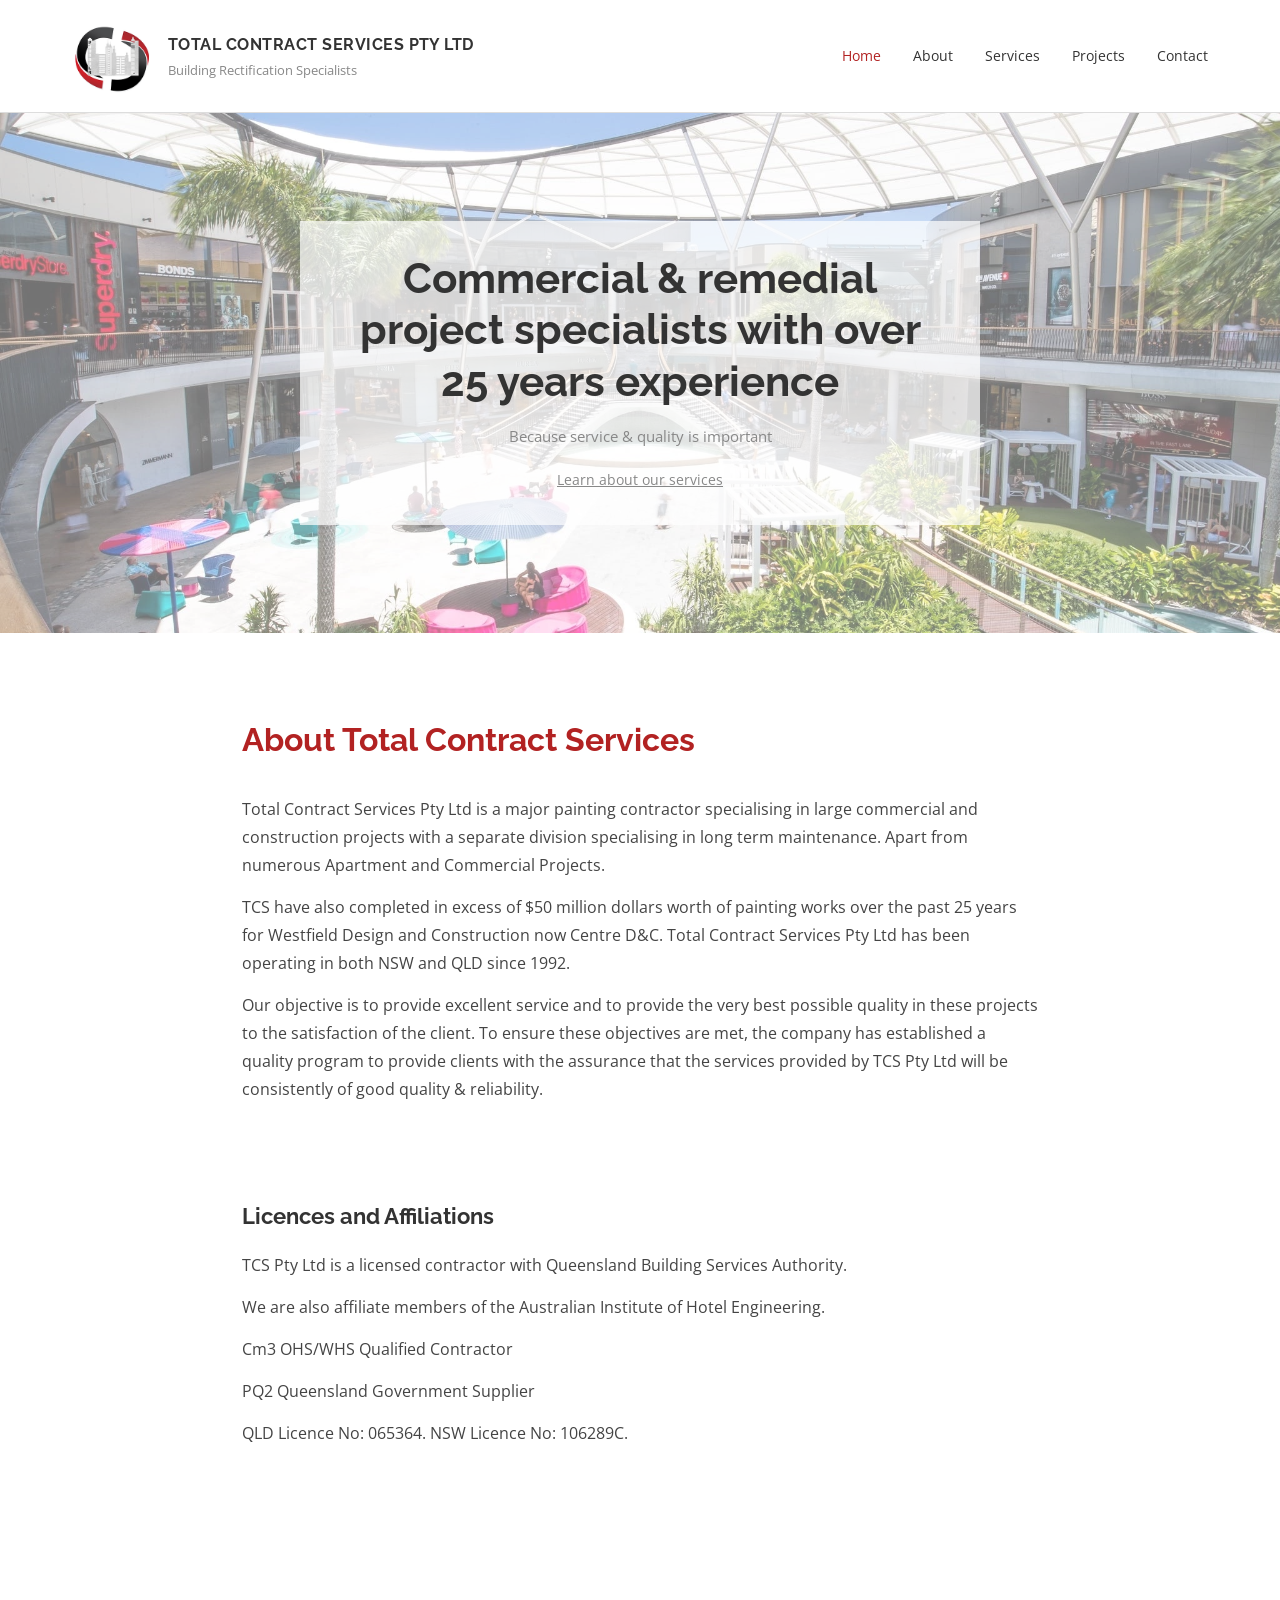
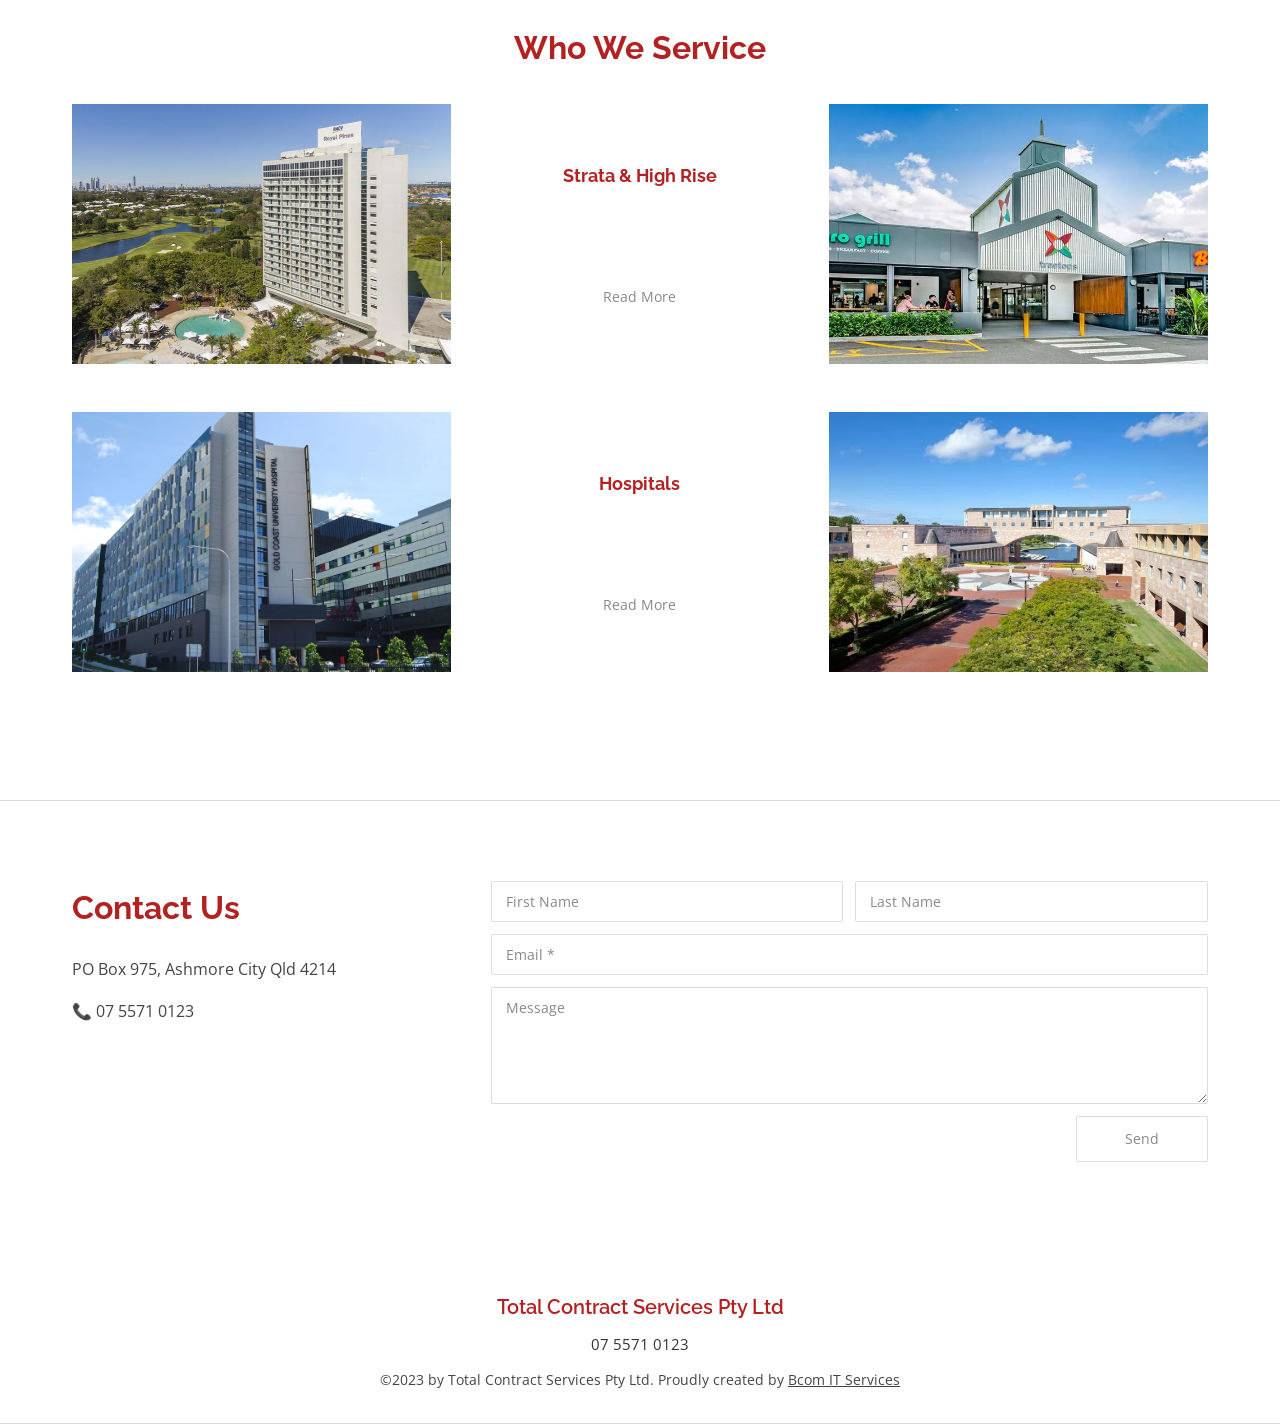
==== commit 60053e30: "Add logo to nav top-left across all pages https://claude.ai/code/session_01CUcaE6m3gjhStrBEnTirpu" ====
--- a/index.html
+++ b/index.html
@@ -16,8 +16,11 @@
   <header class="header">
     <div class="container nav">
       <div class="nav__brand">
-        <div class="nav__name">TOTAL CONTRACT SERVICES PTY LTD</div>
-        <div class="nav__tagline">Building Rectification Specialists</div>
+        <img src="assets/images/logo/10.webp" alt="Total Contract Services Logo" class="nav__logo" />
+        <div>
+          <div class="nav__name">TOTAL CONTRACT SERVICES PTY LTD</div>
+          <div class="nav__tagline">Building Rectification Specialists</div>
+        </div>
       </div>
       <nav class="nav__links">
         <a href="index.html" class="nav__link nav__link--active">Home</a>
--- a/assets/css/styles.css
+++ b/assets/css/styles.css
@@ -84,7 +84,18 @@
   min-height: 70px;
 }
 
-.nav__brand {}
+.nav__brand {
+  display: flex;
+  align-items: center;
+  gap: 16px;
+}
+
+.nav__logo {
+  width: 80px;
+  height: 80px;
+  object-fit: contain;
+  flex-shrink: 0;
+}
 
 .nav__name {
   font-family: var(--font-head);
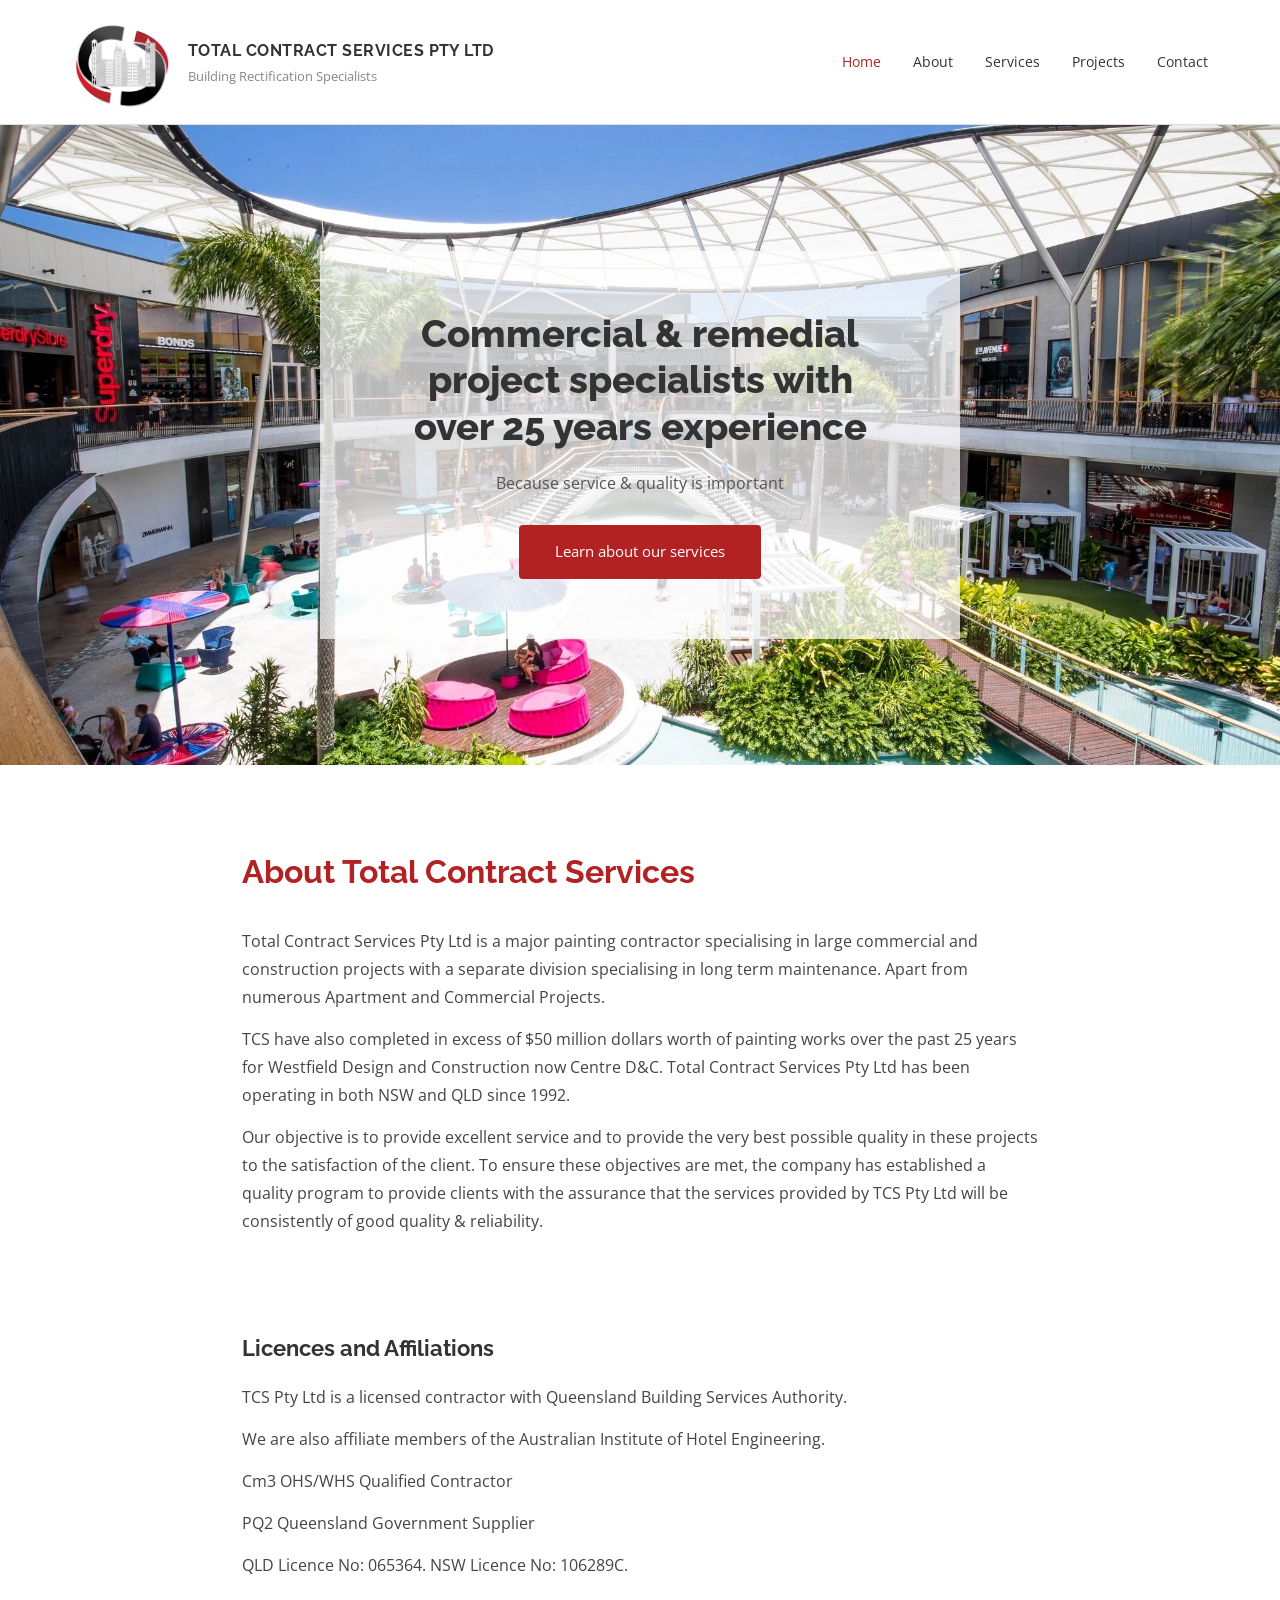
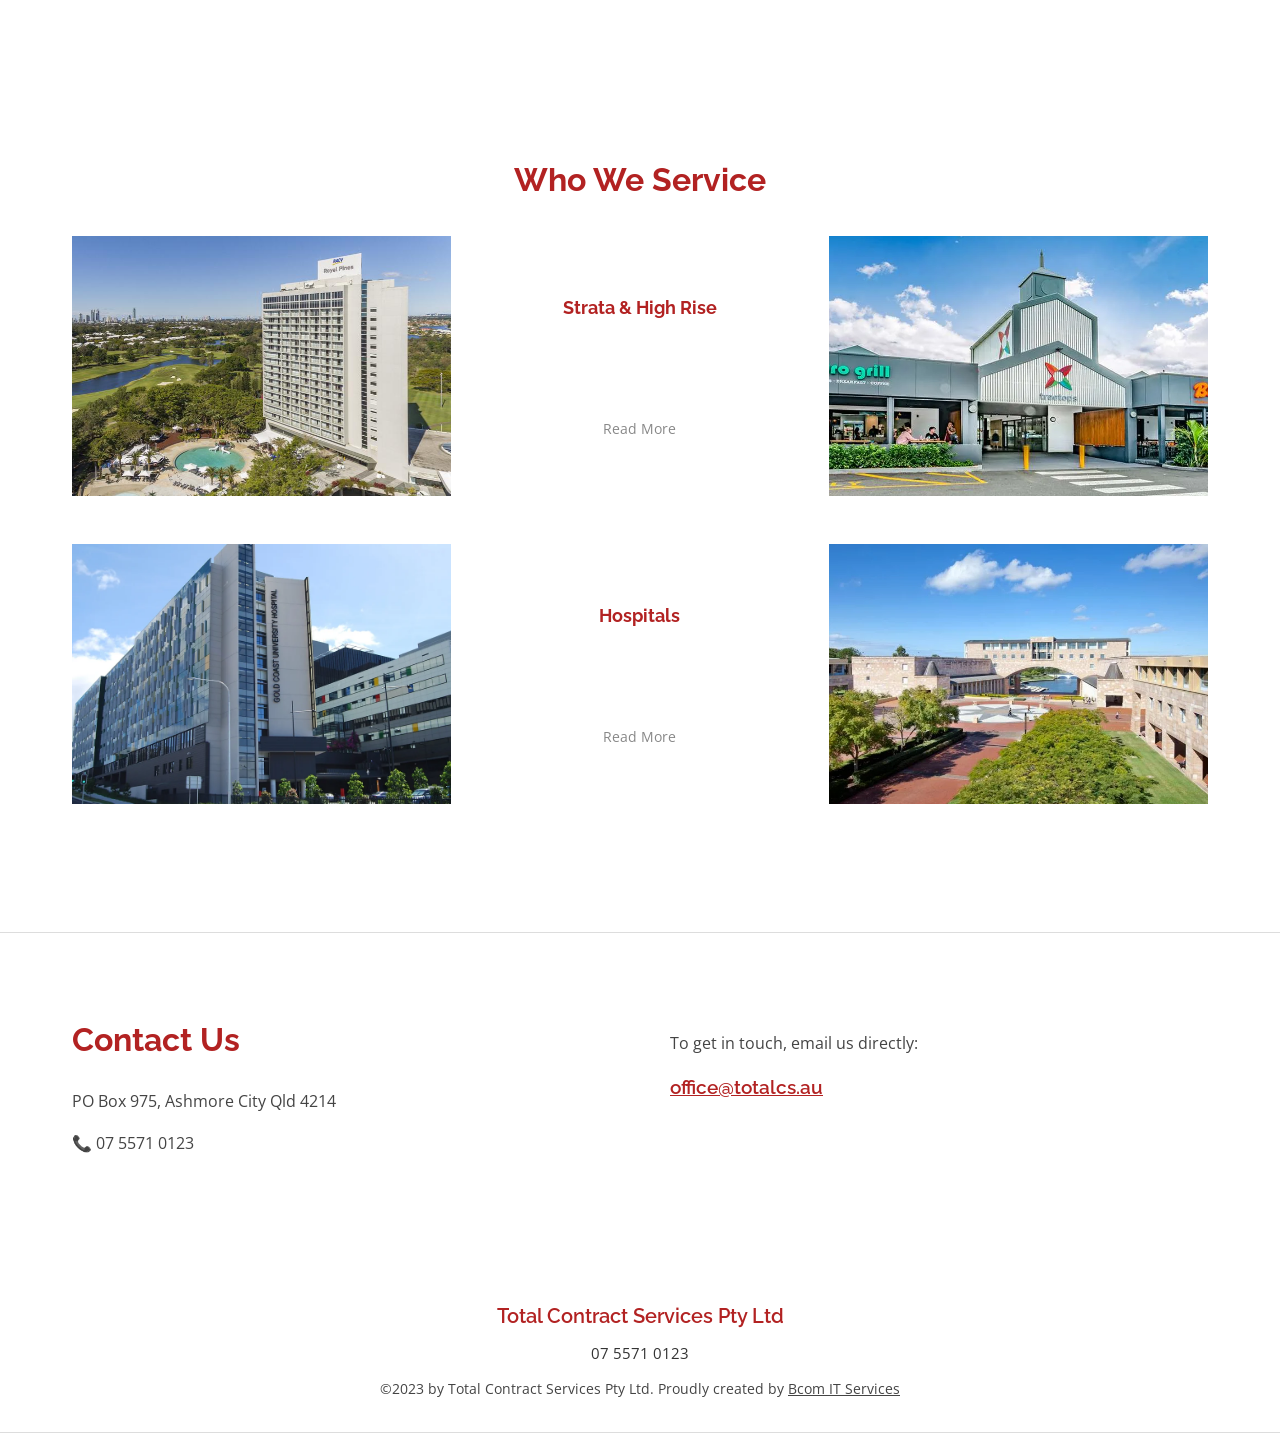
==== commit b071a3df: "Replace contact form with mailto link — office@totalcs.au https://claude.ai/code/session_01CUcaE6m3g" ====
--- a/index.html
+++ b/index.html
@@ -125,18 +125,10 @@
           <p class="body-text contact__phone">&#128222; 07 5571 0123</p>
         </div>
 
-        <form class="contact__form" id="contactForm" novalidate>
-          <div class="form__row">
-            <input type="text" name="firstName" placeholder="First Name" />
-            <input type="text" name="lastName" placeholder="Last Name" />
-          </div>
-          <input type="email" name="email" placeholder="Email *" required />
-          <textarea name="message" placeholder="Message" rows="5"></textarea>
-          <div class="form__send-row">
-            <button type="submit" class="btn-send">Send</button>
-          </div>
-          <p class="form__success" id="formSuccess">Thank you! We'll be in touch shortly.</p>
-        </form>
+        <div class="contact__email-block">
+          <p class="body-text">To get in touch, email us directly:</p>
+          <a href="mailto:office@totalcs.au" class="contact__email-link">office@totalcs.au</a>
+        </div>
 
       </div>
     </section>
--- a/assets/css/styles.css
+++ b/assets/css/styles.css
@@ -79,9 +79,9 @@
   display: flex;
   align-items: center;
   justify-content: space-between;
-  padding-top: 16px;
-  padding-bottom: 16px;
-  min-height: 70px;
+  padding-top: 12px;
+  padding-bottom: 12px;
+  min-height: 110px;
 }
 
 .nav__brand {
@@ -91,8 +91,8 @@
 }
 
 .nav__logo {
-  width: 80px;
-  height: 80px;
+  width: 100px;
+  height: 100px;
   object-fit: contain;
   flex-shrink: 0;
 }
@@ -139,7 +139,7 @@
 
 .hero__img {
   width: 100%;
-  height: 520px;
+  height: 640px;
   object-fit: cover;
   object-position: center;
   display: block;
@@ -151,38 +151,43 @@
   display: flex;
   align-items: center;
   justify-content: center;
-  background: rgba(255, 255, 255, 0.45);
 }
 
 .hero__text {
   text-align: center;
-  max-width: 680px;
-  padding: 32px 40px;
-  background: rgba(255, 255, 255, 0.7);
+  max-width: 700px;
+  width: 50%;
+  padding: 60px 72px;
+  background: rgba(255, 255, 255, 0.72);
 }
 
 .hero__title {
   font-family: var(--font-head);
-  font-size: clamp(1.6rem, 3.5vw, 2.6rem);
-  font-weight: 700;
+  font-size: clamp(1.8rem, 3vw, 2.8rem);
+  font-weight: 800;
   color: var(--black);
-  line-height: 1.25;
-  margin-bottom: 16px;
+  line-height: 1.2;
+  margin-bottom: 20px;
 }
 
 .hero__sub {
-  font-size: 0.95rem;
-  color: var(--light);
-  margin-bottom: 16px;
+  font-size: 1rem;
+  color: #555;
+  margin-bottom: 28px;
 }
 
 .hero__link {
-  font-size: 0.9rem;
-  color: var(--light);
-  text-decoration: underline;
-  transition: color 0.2s;
-}
-.hero__link:hover { color: var(--red); }
+  display: inline-block;
+  background: var(--red);
+  color: #fff;
+  font-size: 0.95rem;
+  font-family: var(--font-body);
+  padding: 14px 36px;
+  border-radius: 4px;
+  transition: background 0.2s;
+  text-decoration: none;
+}
+.hero__link:hover { background: #8b1a1a; }
 
 
 /* ============================================================
@@ -257,7 +262,7 @@
 
 .contact__grid {
   display: grid;
-  grid-template-columns: 1fr 2fr;
+  grid-template-columns: 1fr 1fr;
   gap: 60px;
   align-items: flex-start;
 }
@@ -265,6 +270,17 @@
 .contact__info .section__title--red { margin-bottom: 20px; }
 
 .contact__phone { color: var(--text); }
+
+.contact__email-block { margin-top: 16px; }
+
+.contact__email-link {
+  font-family: var(--font-head);
+  font-size: 1.2rem;
+  font-weight: 600;
+  color: var(--red);
+  text-decoration: underline;
+}
+.contact__email-link:hover { color: var(--black); }
 
 .contact__form {
   display: flex;
